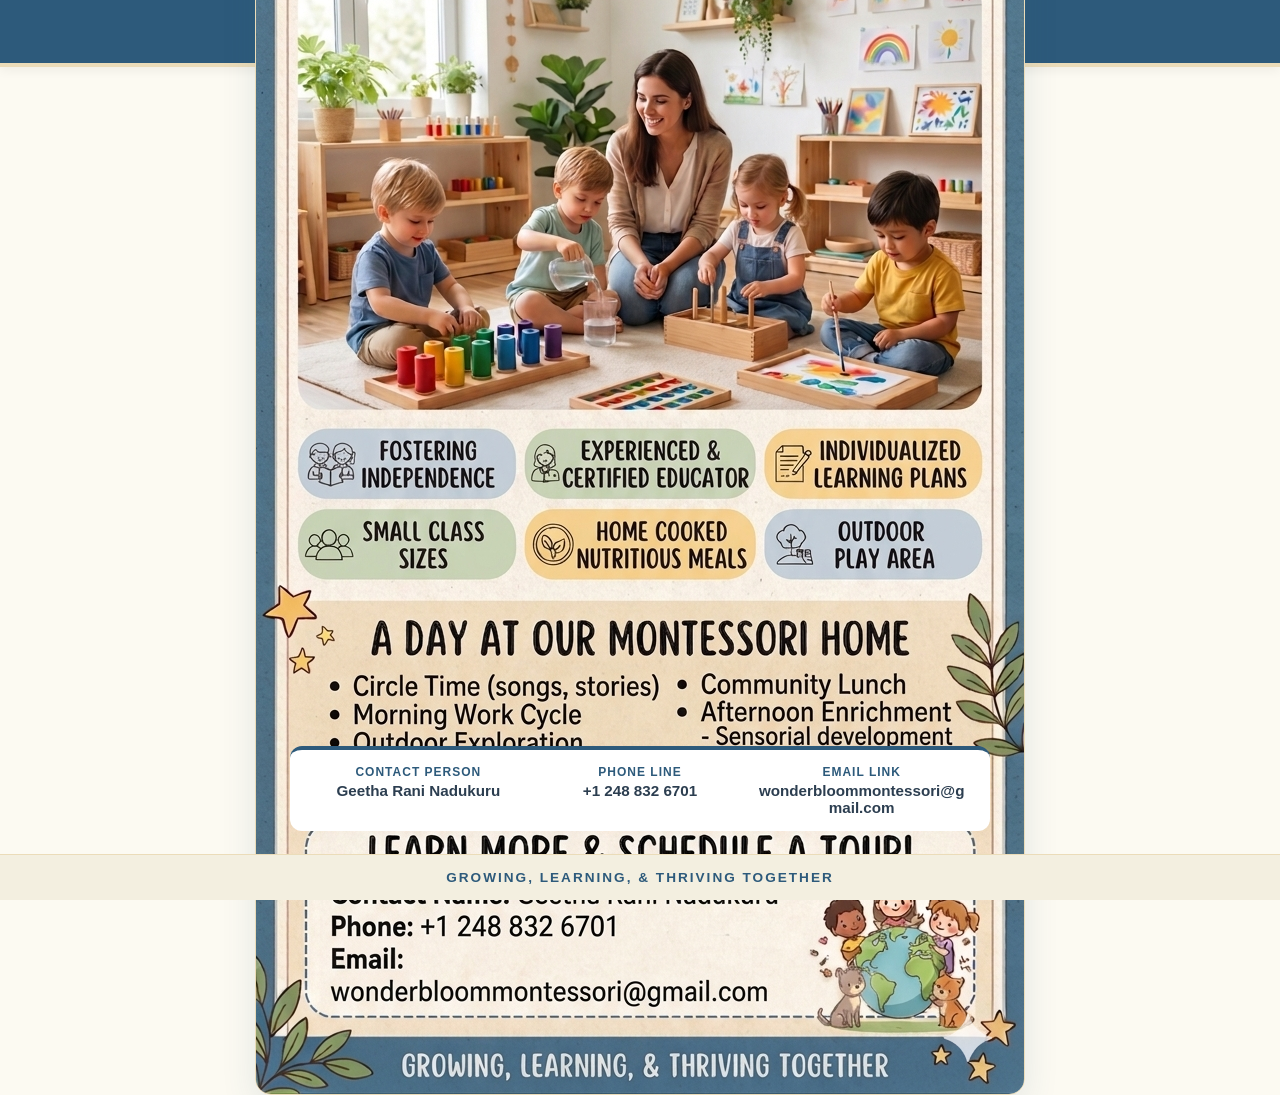
==== index.html @ ee56a4ce "Update index.html" ====
<!DOCTYPE html>
<html lang="en">
<head>
    <meta charset="UTF-8">
    <meta name="viewport" content="width=device-width, initial-scale=1.0">
    <title>Wonderbloom Montessori Home | Now Accepting Enrollments</title>
    <style>
        :root {
            --navy-blue: #2d5a7b;
            --cream-bg: #fcfaf2;
            --accent-gold: #ebdcb9;
            --text-dark: #2c3e50;
            --soft-blue: #eef5f9;
        }

        * {
            box-sizing: border-box;
            margin: 0;
            padding: 0;
            font-family: 'Segoe UI', Tahoma, Geneva, Verdana, sans-serif;
        }

        body {
            background-color: var(--cream-bg);
            color: var(--text-dark);
            min-height: 100vh;
            display: flex;
            flex-direction: column;
            justify-content: space-between;
        }

        /* Fixed-size top header for branding branding */
        header {
            background-color: var(--navy-blue);
            color: white;
            text-align: center;
            padding: 15px 20px;
            border-bottom: 4px solid var(--accent-gold);
            box-shadow: 0 4px 10px rgba(0,0,0,0.05);
            flex-shrink: 0;
        }

        header h1 {
            font-size: 1.8rem;
            text-transform: uppercase;
            letter-spacing: 2px;
            font-weight: 800;
        }

        /* Central Flex Workspace that handles fluid rendering */
        .main-content {
            flex: 1;
            display: flex;
            flex-direction: column;
            align-items: center;
            justify-content: center;
            padding: 20px;
            width: 100%;
        }

        /* This wrapper completely dictates dynamic image sizing */
        .dynamic-flyer-box {
            width: 100%;
            /* 1. Dynamic Width Rules */
            max-width: 75vw; /* Never wider than 75% of the total screen width */
            
            /* 2. Dynamic Height Rules */
            /* Limits height so the flyer comfortably leaves breathing room for headers/footers */
            max-height: 70vh; 
            
            display: flex;
            justify-content: center;
            align-items: center;
            margin-bottom: 25px;
        }

        .flyer-img {
            width: auto;
            height: auto;
            max-width: 100%;
            max-height: 100%;
            object-fit: contain; /* Ensures the aspect ratio is never broken */
            border-radius: 16px;
            box-shadow: 0 12px 35px rgba(45, 90, 123, 0.12);
            border: 1px solid var(--accent-gold);
            transition: all 0.2s ease-in-out;
        }

        /* Clean, non-intrusive Contact Dashboard Area */
        .info-panel {
            width: 100%;
            max-width: 700px;
            background: white;
            border-top: 4px solid var(--navy-blue);
            border-radius: 12px;
            padding: 15px 25px;
            box-shadow: 0 5px 15px rgba(0,0,0,0.02);
            flex-shrink: 0;
        }

        .info-grid {
            display: grid;
            grid-template-columns: repeat(auto-fit, minmax(180px, 1fr));
            gap: 15px;
            text-align: center;
        }

        .info-card h3 {
            color: var(--navy-blue);
            font-size: 0.75rem;
            text-transform: uppercase;
            letter-spacing: 1px;
            margin-bottom: 3px;
        }

        .info-card p {
            font-size: 0.95rem;
            font-weight: 600;
            color: var(--text-dark);
        }

        footer {
            text-align: center;
            padding: 15px 20px;
            color: var(--navy-blue);
            font-weight: 700;
            text-transform: uppercase;
            letter-spacing: 2px;
            font-size: 0.85rem;
            background-color: #f3efe0;
            border-top: 1px solid var(--accent-gold);
            flex-shrink: 0;
        }

        /* Adaptive view rules for mobile screens */
        @media (max-width: 600px) {
            .dynamic-flyer-box {
                max-width: 95vw;
                max-height: 65vh;
            }
            .info-grid {
                grid-template-columns: 1fr;
                text-align: left;
            }
            .info-panel {
                padding: 15px;
            }
        }
    </style>
</head>
<body>

    <header>
        <h1>Welcoming Little Minds</h1>
    </header>

    <div class="main-content">

        <div class="dynamic-flyer-box">
            <img src="wonderbloommontessori_v2.png" alt="Wonderbloom Montessori Home Program Flyer" class="flyer-img">
        </div>

        <div class="info-panel">
            <div class="info-grid">
                <div class="info-card">
                    <h3>Contact Person</h3>
                    <p>Geetha Rani Nadukuru</p>
                </div>
                <div class="info-card">
                    <h3>Phone Line</h3>
                    <p>+1 248 832 6701</p>
                </div>
                <div class="info-card">
                    <h3>Email Link</h3>
                    <p style="word-break: break-all;">wonderbloommontessori@gmail.com</p>
                </div>
            </div>
        </div>

    </div>

    <footer>
        Growing, Learning, & Thriving Together
    </footer>

</body>
</html>
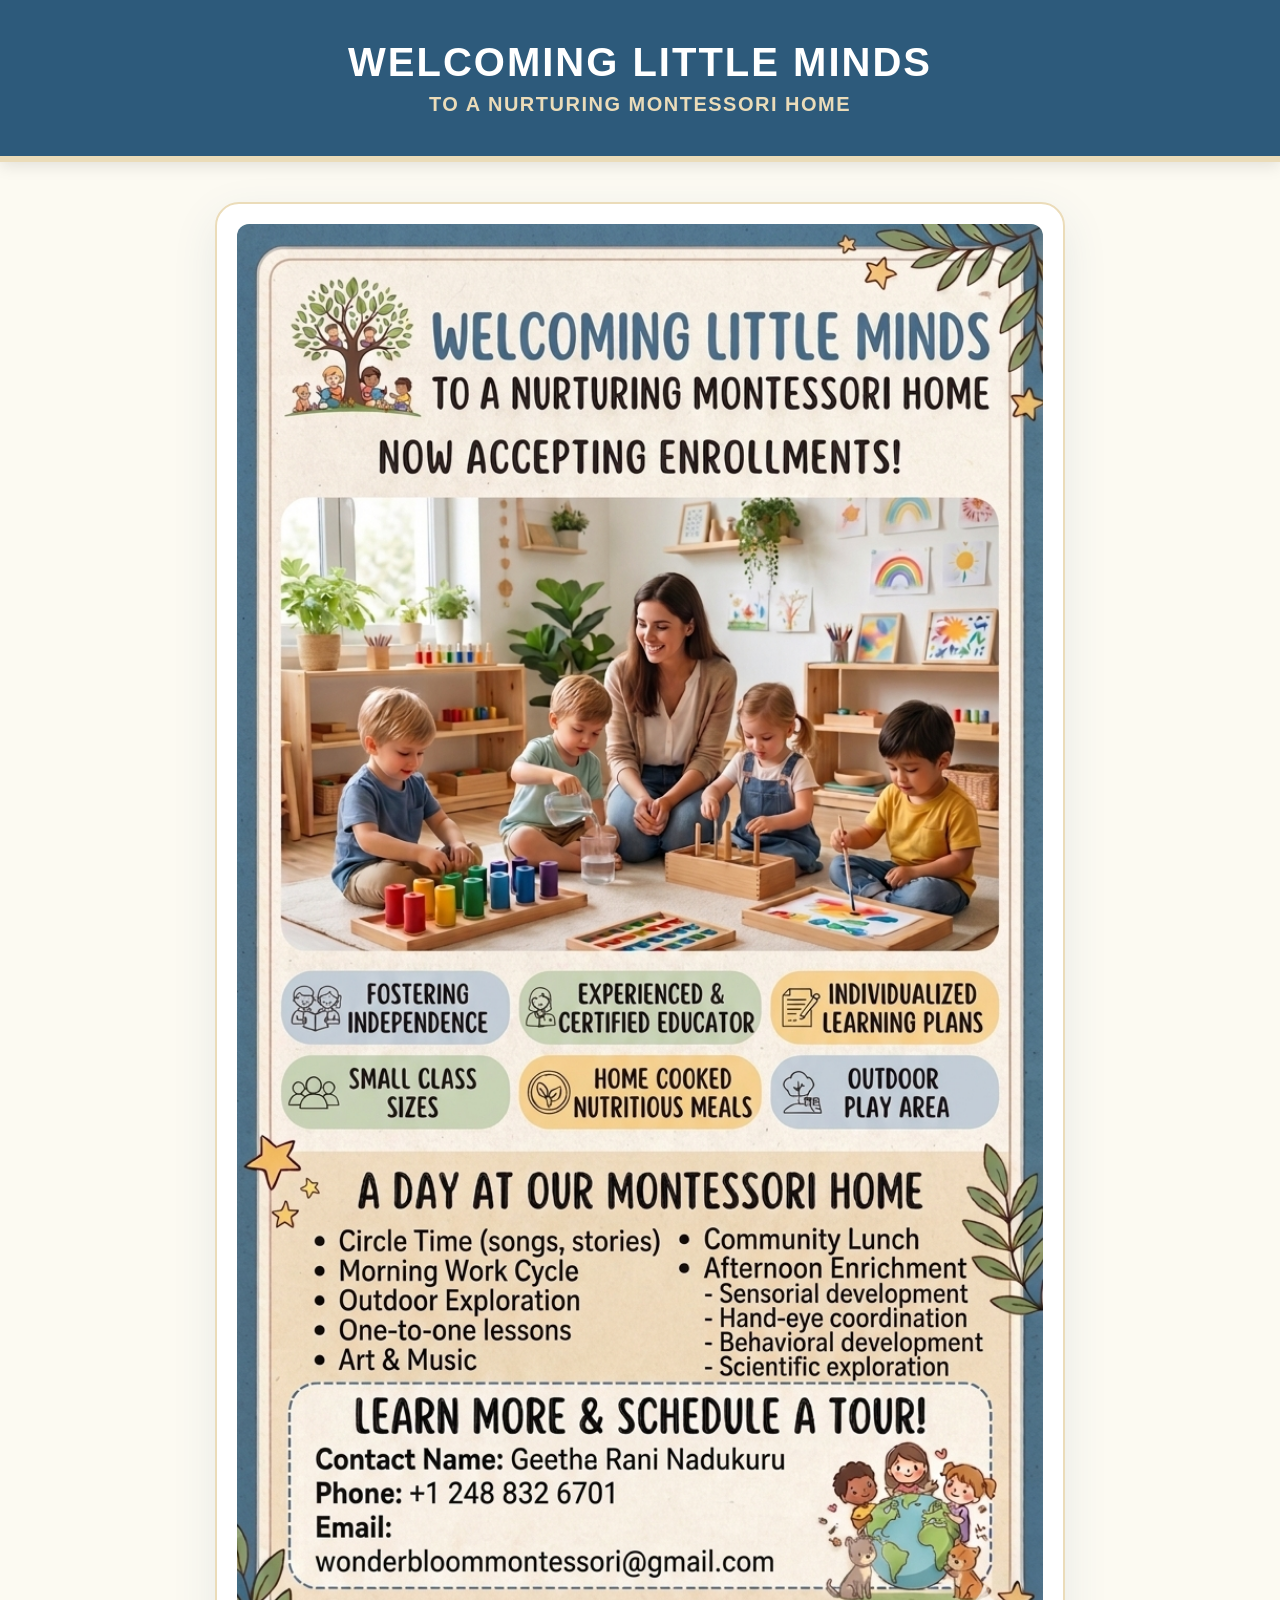
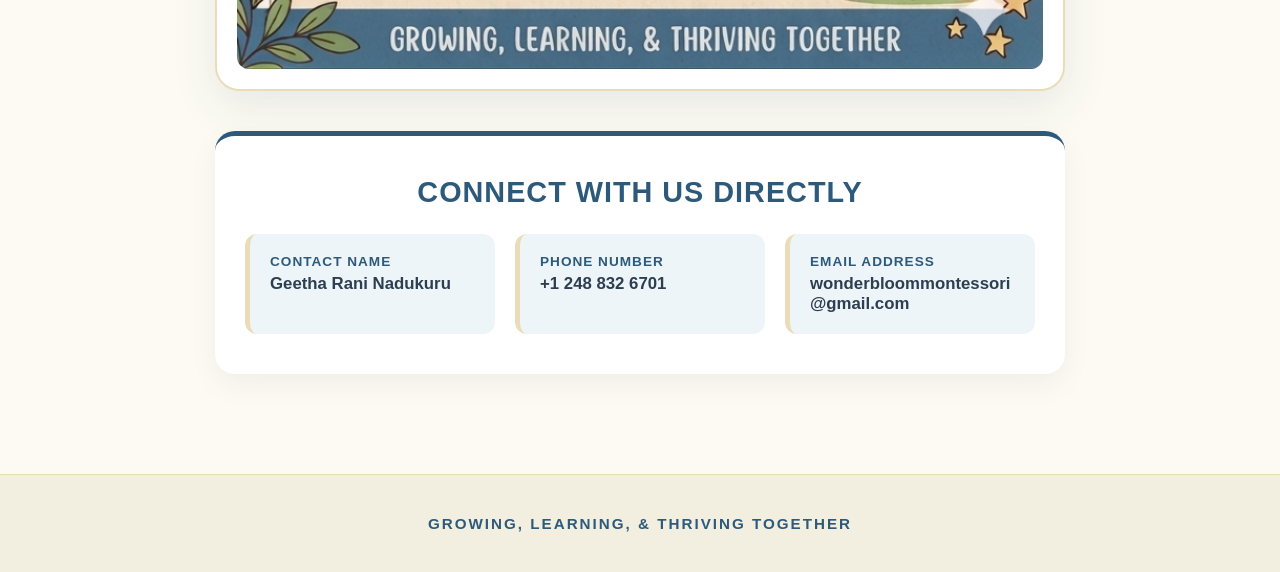
==== commit 146e0372: "Update index.html" ====
--- a/index.html
+++ b/index.html
@@ -23,128 +23,133 @@
         body {
             background-color: var(--cream-bg);
             color: var(--text-dark);
+            width: 100%;
             min-height: 100vh;
-            display: flex;
-            flex-direction: column;
-            justify-content: space-between;
         }
 
-        /* Fixed-size top header for branding branding */
+        /* Large Graphical Header Block */
         header {
             background-color: var(--navy-blue);
             color: white;
             text-align: center;
-            padding: 15px 20px;
-            border-bottom: 4px solid var(--accent-gold);
-            box-shadow: 0 4px 10px rgba(0,0,0,0.05);
-            flex-shrink: 0;
+            padding: 40px 20px;
+            border-bottom: 6px solid var(--accent-gold);
+            box-shadow: 0 4px 15px rgba(0,0,0,0.1);
         }
 
         header h1 {
-            font-size: 1.8rem;
+            font-size: 2.5rem;
             text-transform: uppercase;
             letter-spacing: 2px;
+            margin-bottom: 8px;
             font-weight: 800;
         }
 
-        /* Central Flex Workspace that handles fluid rendering */
-        .main-content {
-            flex: 1;
+        header p {
+            font-size: 1.25rem;
+            color: var(--accent-gold);
+            text-transform: uppercase;
+            letter-spacing: 1.5px;
+            font-weight: 600;
+        }
+
+        /* Main Scrollable Canvas Area */
+        .page-wrapper {
+            width: 100%;
             display: flex;
             flex-direction: column;
             align-items: center;
-            justify-content: center;
-            padding: 20px;
-            width: 100%;
+            padding: 40px 20px;
         }
 
-        /* This wrapper completely dictates dynamic image sizing */
-        .dynamic-flyer-box {
+        /* Large Display Frame for the Flyer Graphic */
+        .flyer-frame {
+            background: white;
+            padding: 20px;
+            border-radius: 24px;
+            box-shadow: 0 15px 45px rgba(45, 90, 123, 0.1);
+            border: 2px solid var(--accent-gold);
+            max-width: 850px; /* Expands the flyer beautifully on desktop */
             width: 100%;
-            /* 1. Dynamic Width Rules */
-            max-width: 75vw; /* Never wider than 75% of the total screen width */
-            
-            /* 2. Dynamic Height Rules */
-            /* Limits height so the flyer comfortably leaves breathing room for headers/footers */
-            max-height: 70vh; 
-            
-            display: flex;
-            justify-content: center;
-            align-items: center;
-            margin-bottom: 25px;
+            margin-bottom: 40px;
         }
 
         .flyer-img {
-            width: auto;
-            height: auto;
-            max-width: 100%;
-            max-height: 100%;
-            object-fit: contain; /* Ensures the aspect ratio is never broken */
-            border-radius: 16px;
-            box-shadow: 0 12px 35px rgba(45, 90, 123, 0.12);
-            border: 1px solid var(--accent-gold);
-            transition: all 0.2s ease-in-out;
+            width: 100%;
+            height: auto !important; /* Locks correct portrait aspect ratio, stopping all distortion */
+            display: block;
+            border-radius: 12px;
         }
 
-        /* Clean, non-intrusive Contact Dashboard Area */
-        .info-panel {
+        /* Full Width Action Section */
+        .action-container {
             width: 100%;
-            max-width: 700px;
+            max-width: 850px;
             background: white;
-            border-top: 4px solid var(--navy-blue);
-            border-radius: 12px;
-            padding: 15px 25px;
-            box-shadow: 0 5px 15px rgba(0,0,0,0.02);
-            flex-shrink: 0;
-        }
-
-        .info-grid {
-            display: grid;
-            grid-template-columns: repeat(auto-fit, minmax(180px, 1fr));
-            gap: 15px;
+            border-top: 5px solid var(--navy-blue);
+            border-radius: 20px;
+            padding: 40px 30px;
+            box-shadow: 0 10px 30px rgba(0,0,0,0.05);
             text-align: center;
         }
 
-        .info-card h3 {
+        .action-container h2 {
             color: var(--navy-blue);
-            font-size: 0.75rem;
+            font-size: 1.8rem;
+            text-transform: uppercase;
+            margin-bottom: 25px;
+            letter-spacing: 1px;
+        }
+
+        /* Dynamic Contact Grid Box */
+        .contact-grid {
+            display: grid;
+            grid-template-columns: repeat(auto-fit, minmax(220px, 1fr));
+            gap: 20px;
+            text-align: left;
+            margin-top: 20px;
+        }
+
+        .contact-item {
+            background-color: var(--soft-blue);
+            padding: 20px;
+            border-radius: 12px;
+            border-left: 5px solid var(--accent-gold);
+        }
+
+        .contact-item h3 {
+            color: var(--navy-blue);
+            font-size: 0.85rem;
             text-transform: uppercase;
             letter-spacing: 1px;
-            margin-bottom: 3px;
+            margin-bottom: 5px;
         }
 
-        .info-card p {
-            font-size: 0.95rem;
+        .contact-item p {
+            font-size: 1.05rem;
             font-weight: 600;
             color: var(--text-dark);
         }
 
         footer {
             text-align: center;
-            padding: 15px 20px;
+            padding: 40px 20px;
             color: var(--navy-blue);
             font-weight: 700;
             text-transform: uppercase;
             letter-spacing: 2px;
-            font-size: 0.85rem;
+            font-size: 0.95rem;
             background-color: #f3efe0;
+            margin-top: 60px;
             border-top: 1px solid var(--accent-gold);
-            flex-shrink: 0;
         }
 
-        /* Adaptive view rules for mobile screens */
+        /* Mobile Layout Adjustments */
         @media (max-width: 600px) {
-            .dynamic-flyer-box {
-                max-width: 95vw;
-                max-height: 65vh;
-            }
-            .info-grid {
-                grid-template-columns: 1fr;
-                text-align: left;
-            }
-            .info-panel {
-                padding: 15px;
-            }
+            header h1 { font-size: 1.8rem; }
+            header p { font-size: 1rem; }
+            .flyer-frame { padding: 10px; border-radius: 16px; }
+            .action-container { padding: 25px 15px; }
         }
     </style>
 </head>
@@ -152,26 +157,28 @@
 
     <header>
         <h1>Welcoming Little Minds</h1>
+        <p>To A Nurturing Montessori Home</p>
     </header>
 
-    <div class="main-content">
+    <div class="page-wrapper">
 
-        <div class="dynamic-flyer-box">
-            <img src="wonderbloommontessori_v2.png" alt="Wonderbloom Montessori Home Program Flyer" class="flyer-img">
+        <div class="flyer-frame">
+            <img src="wonderbloommontessori_v2.png" alt="Wonderbloom Montessori Program Flyer" class="flyer-img">
         </div>
 
-        <div class="info-panel">
-            <div class="info-grid">
-                <div class="info-card">
-                    <h3>Contact Person</h3>
+        <div class="action-container">
+            <h2>Connect With Us Directly</h2>
+            <div class="contact-grid">
+                <div class="contact-item">
+                    <h3>Contact Name</h3>
                     <p>Geetha Rani Nadukuru</p>
                 </div>
-                <div class="info-card">
-                    <h3>Phone Line</h3>
+                <div class="contact-item">
+                    <h3>Phone Number</h3>
                     <p>+1 248 832 6701</p>
                 </div>
-                <div class="info-card">
-                    <h3>Email Link</h3>
+                <div class="contact-item">
+                    <h3>Email Address</h3>
                     <p style="word-break: break-all;">wonderbloommontessori@gmail.com</p>
                 </div>
             </div>
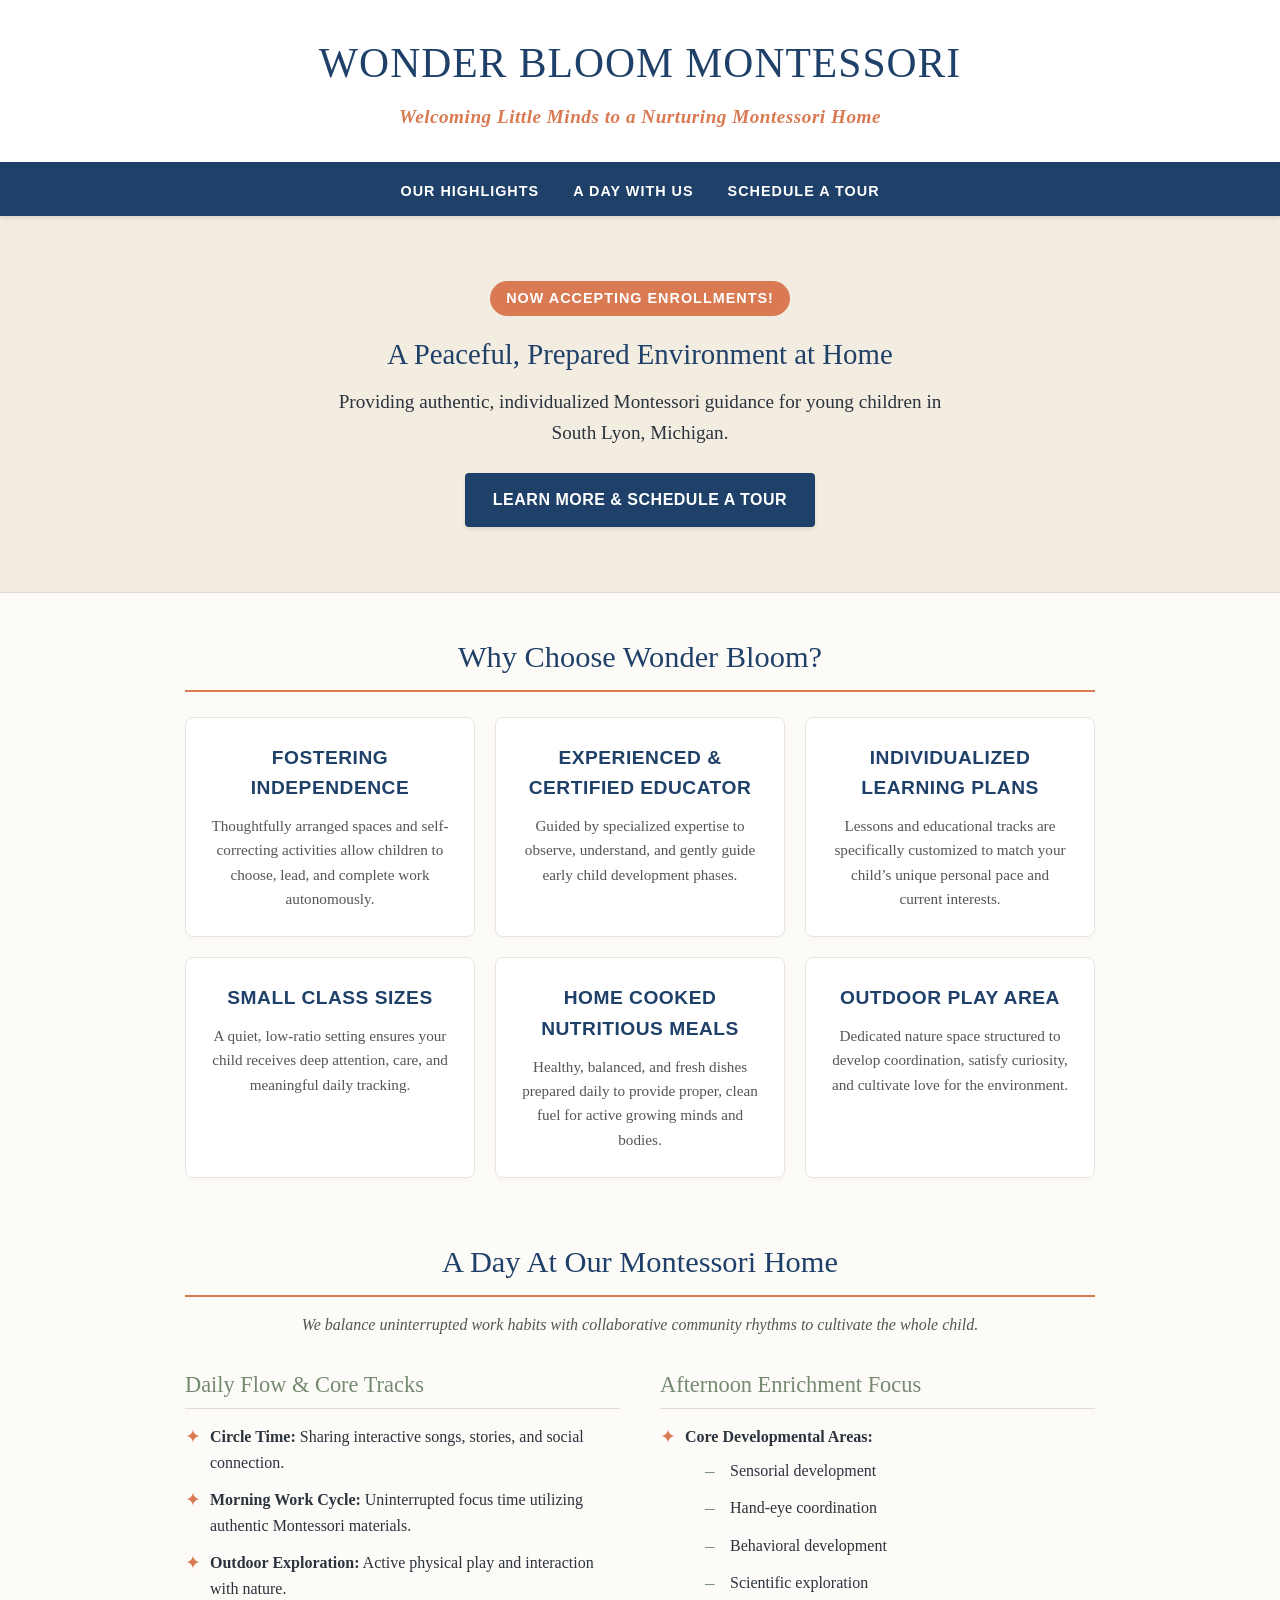
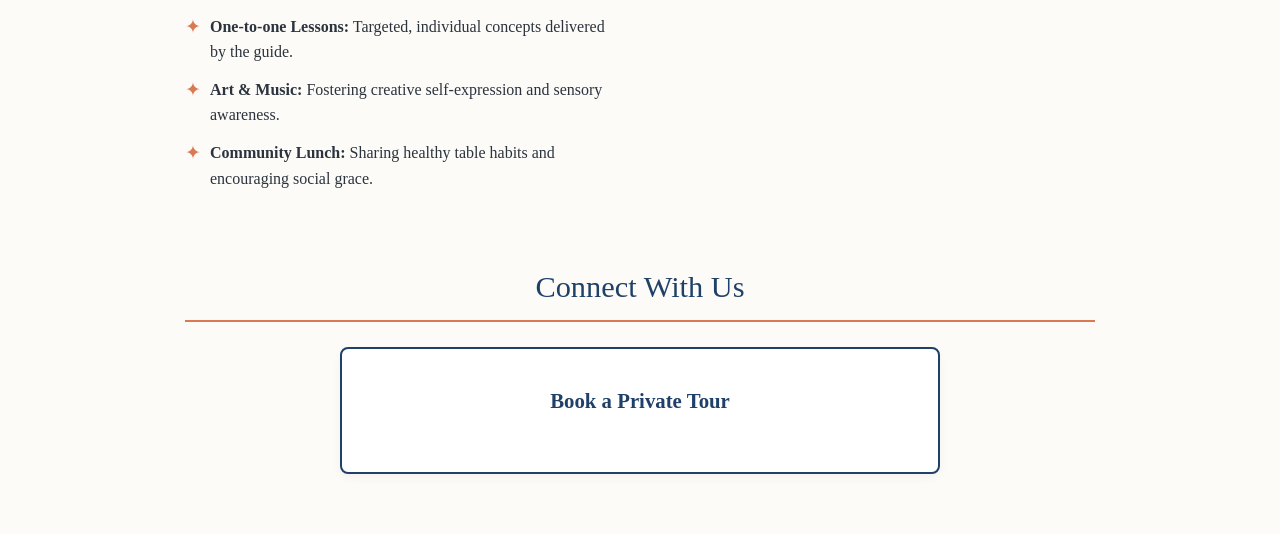
==== commit 4329ee7e: "Rename index1.html to index.html" ====
--- a/index.html
+++ b/index.html
@@ -3,192 +3,167 @@
 <head>
     <meta charset="UTF-8">
     <meta name="viewport" content="width=device-width, initial-scale=1.0">
-    <title>Wonderbloom Montessori Home | Now Accepting Enrollments</title>
+    <title>Wonder Bloom Montessori | South Lyon, MI</title>
     <style>
         :root {
-            --navy-blue: #2d5a7b;
-            --cream-bg: #fcfaf2;
-            --accent-gold: #ebdcb9;
-            --text-dark: #2c3e50;
-            --soft-blue: #eef5f9;
+            --primary: #1F4068; /* Navy Blue from Flyer Headings */
+            --secondary: #D97A53; /* Warm Terracotta from Flyer Stars & Details */
+            --sage: #758A71; /* Leaf Green accents */
+            --bg: #FDFBF7; /* Soft Cream Background */
+            --text: #2B333E; /* Deep Slate Charcoal */
+            --card-bg: #FFFFFF;
         }
+        * { box-sizing: border-box; margin: 0; padding: 0; }
+        body { font-family: 'Georgia', serif; background-color: var(--bg); color: var(--text); line-height: 1.6; }
+        
+        header { background: white; padding: 30px 20px; text-align: center; border-bottom: 4px solid var(--primary); }
+        h1 { color: var(--primary); font-size: 2.6rem; margin-bottom: 5px; font-weight: normal; text-transform: uppercase; letter-spacing: 1px; }
+        .tagline { font-style: italic; color: var(--secondary); font-size: 1.2rem; letter-spacing: 0.5px; font-weight: bold; }
+        
+        nav { background: var(--primary); text-align: center; padding: 12px 0; position: sticky; top: 0; z-index: 1000; box-shadow: 0 2px 5px rgba(0,0,0,0.1); }
+        nav a { color: white; text-decoration: none; margin: 0 15px; font-weight: bold; font-family: sans-serif; font-size: 0.9rem; letter-spacing: 1px; text-transform: uppercase; transition: 0.2s; }
+        nav a:hover { color: var(--secondary); }
+        
+        .hero { background: #F3ECE0; text-align: center; padding: 65px 20px; border-bottom: 1px solid #E4DBD0; }
+        .hero h2 { color: var(--primary); font-size: 1.8rem; font-weight: normal; margin-bottom: 10px; }
+        .hero p { font-size: 1.2rem; max-width: 650px; margin: 0 auto; color: var(--text); }
+        .enroll-badge { display: inline-block; background: var(--secondary); color: white; padding: 6px 16px; font-family: sans-serif; font-weight: bold; font-size: 0.9rem; border-radius: 20px; margin-bottom: 15px; text-transform: uppercase; letter-spacing: 1px; }
+        .cta-btn { display: inline-block; background: var(--primary); color: white; padding: 14px 28px; text-decoration: none; font-weight: bold; border-radius: 4px; margin-top: 25px; font-family: sans-serif; transition: 0.3s; box-shadow: 0 2px 4px rgba(0,0,0,0.1); text-transform: uppercase; letter-spacing: 0.5px; }
+        .cta-btn:hover { background: var(--secondary); }
+        
+        .container { max-width: 950px; margin: 40px auto; padding: 0 20px; }
+        h2.section-title { color: var(--primary); margin-bottom: 25px; border-bottom: 2px solid var(--secondary); padding-bottom: 8px; font-weight: normal; font-size: 1.9rem; text-align: center; }
+        section { margin-bottom: 60px; }
+        
+        /* Features Grid */
+        .grid { display: grid; grid-template-columns: repeat(auto-fit, minmax(280px, 1fr)); gap: 20px; margin-top: 20px; }
+        .card { background: var(--card-bg); padding: 25px; border-radius: 8px; border: 1px solid #EAE5DC; box-shadow: 0 4px 6px rgba(0,0,0,0.02); text-align: center; }
+        .card h3 { color: var(--primary); font-size: 1.2rem; margin-bottom: 10px; font-family: sans-serif; text-transform: uppercase; letter-spacing: 0.5px; }
+        .card p { font-size: 0.95rem; color: #555; }
+        
+        /* Schedule / Day Sections */
+        .flex-container { display: flex; flex-wrap: wrap; gap: 40px; margin-top: 20px; }
+        .flex-col { flex: 1; min-width: 300px; }
+        .flex-col h3 { color: var(--sage); font-size: 1.4rem; margin-bottom: 15px; font-weight: normal; border-bottom: 1px solid #E4DBD0; padding-bottom: 5px; }
+        
+        ul { list-style-type: none; }
+        li { margin-bottom: 12px; padding-left: 25px; position: relative; }
+        li::before { content: "✦"; color: var(--secondary); font-size: 1.2rem; position: absolute; left: 0; top: -2px; }
+        
+        .sub-list { margin-left: 20px; margin-top: 8px; }
+        .sub-list li::before { content: "–"; color: var(--sage); }
+        
+        /* Contact Box */
+        .contact-info { background: white; padding: 35px; border-radius: 8px; border: 2px solid var(--primary); box-shadow: 0 4px 10px rgba(0,0,0,0.04); max-width: 600px; margin: 0 auto; }
+        .contact-info p { margin-bottom: 15px; font-size: 1.15rem; }
+        .contact-info p:last-child { margin-bottom: 0; }
+        
+        footer { background: var(--primary); color: #F3ECE0; text-align: center; padding: 40px 20px; font-size: 0.95rem; font-family: sans-serif; letter-spacing: 0.5px; border-top: 4px solid var(--secondary); }
+        .footer-tagline { font-style: italic; font-size: 1.1rem; margin-bottom: 15px; color: #FFF; font-family: 'Georgia', serif; }
 
-        * {
-            box-sizing: border-box;
-            margin: 0;
-            padding: 0;
-            font-family: 'Segoe UI', Tahoma, Geneva, Verdana, sans-serif;
-        }
-
-        body {
-            background-color: var(--cream-bg);
-            color: var(--text-dark);
-            width: 100%;
-            min-height: 100vh;
-        }
-
-        /* Large Graphical Header Block */
-        header {
-            background-color: var(--navy-blue);
-            color: white;
-            text-align: center;
-            padding: 40px 20px;
-            border-bottom: 6px solid var(--accent-gold);
-            box-shadow: 0 4px 15px rgba(0,0,0,0.1);
-        }
-
-        header h1 {
-            font-size: 2.5rem;
-            text-transform: uppercase;
-            letter-spacing: 2px;
-            margin-bottom: 8px;
-            font-weight: 800;
-        }
-
-        header p {
-            font-size: 1.25rem;
-            color: var(--accent-gold);
-            text-transform: uppercase;
-            letter-spacing: 1.5px;
-            font-weight: 600;
-        }
-
-        /* Main Scrollable Canvas Area */
-        .page-wrapper {
-            width: 100%;
-            display: flex;
-            flex-direction: column;
-            align-items: center;
-            padding: 40px 20px;
-        }
-
-        /* Large Display Frame for the Flyer Graphic */
-        .flyer-frame {
-            background: white;
-            padding: 20px;
-            border-radius: 24px;
-            box-shadow: 0 15px 45px rgba(45, 90, 123, 0.1);
-            border: 2px solid var(--accent-gold);
-            max-width: 850px; /* Expands the flyer beautifully on desktop */
-            width: 100%;
-            margin-bottom: 40px;
-        }
-
-        .flyer-img {
-            width: 100%;
-            height: auto !important; /* Locks correct portrait aspect ratio, stopping all distortion */
-            display: block;
-            border-radius: 12px;
-        }
-
-        /* Full Width Action Section */
-        .action-container {
-            width: 100%;
-            max-width: 850px;
-            background: white;
-            border-top: 5px solid var(--navy-blue);
-            border-radius: 20px;
-            padding: 40px 30px;
-            box-shadow: 0 10px 30px rgba(0,0,0,0.05);
-            text-align: center;
-        }
-
-        .action-container h2 {
-            color: var(--navy-blue);
-            font-size: 1.8rem;
-            text-transform: uppercase;
-            margin-bottom: 25px;
-            letter-spacing: 1px;
-        }
-
-        /* Dynamic Contact Grid Box */
-        .contact-grid {
-            display: grid;
-            grid-template-columns: repeat(auto-fit, minmax(220px, 1fr));
-            gap: 20px;
-            text-align: left;
-            margin-top: 20px;
-        }
-
-        .contact-item {
-            background-color: var(--soft-blue);
-            padding: 20px;
-            border-radius: 12px;
-            border-left: 5px solid var(--accent-gold);
-        }
-
-        .contact-item h3 {
-            color: var(--navy-blue);
-            font-size: 0.85rem;
-            text-transform: uppercase;
-            letter-spacing: 1px;
-            margin-bottom: 5px;
-        }
-
-        .contact-item p {
-            font-size: 1.05rem;
-            font-weight: 600;
-            color: var(--text-dark);
-        }
-
-        footer {
-            text-align: center;
-            padding: 40px 20px;
-            color: var(--navy-blue);
-            font-weight: 700;
-            text-transform: uppercase;
-            letter-spacing: 2px;
-            font-size: 0.95rem;
-            background-color: #f3efe0;
-            margin-top: 60px;
-            border-top: 1px solid var(--accent-gold);
-        }
-
-        /* Mobile Layout Adjustments */
         @media (max-width: 600px) {
-            header h1 { font-size: 1.8rem; }
-            header p { font-size: 1rem; }
-            .flyer-frame { padding: 10px; border-radius: 16px; }
-            .action-container { padding: 25px 15px; }
+            h1 { font-size: 1.9rem; }
+            .hero h2 { font-size: 1.5rem; }
         }
     </style>
 </head>
 <body>
 
     <header>
-        <h1>Welcoming Little Minds</h1>
-        <p>To A Nurturing Montessori Home</p>
+        <h1>Wonder Bloom Montessori</h1>
+        <p class="tagline">Welcoming Little Minds to a Nurturing Montessori Home</p>
     </header>
 
-    <div class="page-wrapper">
+    <nav>
+        <a href="#about">Our Highlights</a>
+        <a href="#day">A Day With Us</a>
+        <a href="#contact">Schedule a Tour</a>
+    </nav>
 
-        <div class="flyer-frame">
-            <img src="wonderbloommontessori_v2.png" alt="Wonderbloom Montessori Program Flyer" class="flyer-img">
-        </div>
+    <div class="hero">
+        <div class="enroll-badge">Now Accepting Enrollments!</div>
+        <h2>A Peaceful, Prepared Environment at Home</h2>
+        <p>Providing authentic, individualized Montessori guidance for young children in South Lyon, Michigan.</p>
+        <a href="#contact" class="cta-btn">Learn More & Schedule a Tour</a>
+    </div>
 
-        <div class="action-container">
-            <h2>Connect With Us Directly</h2>
-            <div class="contact-grid">
-                <div class="contact-item">
-                    <h3>Contact Name</h3>
-                    <p>Geetha Rani Nadukuru</p>
+    <div class="container">
+        
+        <!-- Highlights Grid Section -->
+        <section id="about">
+            <h2 class="section-title">Why Choose Wonder Bloom?</h2>
+            <div class="grid">
+                <div class="card">
+                    <h3>Fostering Independence</h3>
+                    <p>Thoughtfully arranged spaces and self-correcting activities allow children to choose, lead, and complete work autonomously.</p>
                 </div>
-                <div class="contact-item">
-                    <h3>Phone Number</h3>
-                    <p>+1 248 832 6701</p>
+                <div class="card">
+                    <h3>Experienced & Certified Educator</h3>
+                    <p>Guided by specialized expertise to observe, understand, and gently guide early child development phases.</p>
                 </div>
-                <div class="contact-item">
-                    <h3>Email Address</h3>
-                    <p style="word-break: break-all;">wonderbloommontessori@gmail.com</p>
+                <div class="card">
+                    <h3>Individualized Learning Plans</h3>
+                    <p>Lessons and educational tracks are specifically customized to match your child’s unique personal pace and current interests.</p>
+                </div>
+                <div class="card">
+                    <h3>Small Class Sizes</h3>
+                    <p>A quiet, low-ratio setting ensures your child receives deep attention, care, and meaningful daily tracking.</p>
+                </div>
+                <div class="card">
+                    <h3>Home Cooked Nutritious Meals</h3>
+                    <p>Healthy, balanced, and fresh dishes prepared daily to provide proper, clean fuel for active growing minds and bodies.</p>
+                </div>
+                <div class="card">
+                    <h3>Outdoor Play Area</h3>
+                    <p>Dedicated nature space structured to develop coordination, satisfy curiosity, and cultivate love for the environment.</p>
                 </div>
             </div>
-        </div>
+        </section>
 
-    </div>
+        <!-- A Day At Our Montessori Section -->
+        <section id="day">
+            <h2 class="section-title">A Day At Our Montessori Home</h2>
+            <p style="text-align: center; max-width: 700px; margin: -10px auto 30px auto; font-style: italic; color: #555;">
+                We balance uninterrupted work habits with collaborative community rhythms to cultivate the whole child.
+            </p>
+            
+            <div class="flex-container">
+                <!-- Left Column: Routine elements -->
+                <div class="flex-col">
+                    <h3>Daily Flow & Core Tracks</h3>
+                    <ul>
+                        <li><strong>Circle Time:</strong> Sharing interactive songs, stories, and social connection.</li>
+                        <li><strong>Morning Work Cycle:</strong> Uninterrupted focus time utilizing authentic Montessori materials.</li>
+                        <li><strong>Outdoor Exploration:</strong> Active physical play and interaction with nature.</li>
+                        <li><strong>One-to-one Lessons:</strong> Targeted, individual concepts delivered by the guide.</li>
+                        <li><strong>Art & Music:</strong> Fostering creative self-expression and sensory awareness.</li>
+                        <li><strong>Community Lunch:</strong> Sharing healthy table habits and encouraging social grace.</li>
+                    </ul>
+                </div>
+                
+                <!-- Right Column: Afternoon Enrichment details -->
+                <div class="flex-col">
+                    <h3>Afternoon Enrichment Focus</h3>
+                    <ul>
+                        <li>
+                            <strong>Core Developmental Areas:</strong>
+                            <ul class="sub-list">
+                               <li>Sensorial development</li>
+                               <li>Hand-eye coordination</li>
+                               <li>Behavioral development</li>
+                               <li>Scientific exploration</li>
+                            </ul>
+                        </li>
+                    </ul>
+                </div>
+            </div>
+        </section>
 
-    <footer>
-        Growing, Learning, & Thriving Together
-    </footer>
-
-</body>
-</html>
+        <!-- Contact Section -->
+        <section id="contact">
+            <h2 class="section-title">Connect With Us</h2>
+            
+            <div class="contact-info">
+                <p style="text-align: center; font-weight: bold; color: var(--primary); margin-bottom: 20px; font-size: 1.3rem;">
+                    Book a Private Tour
+                </p>
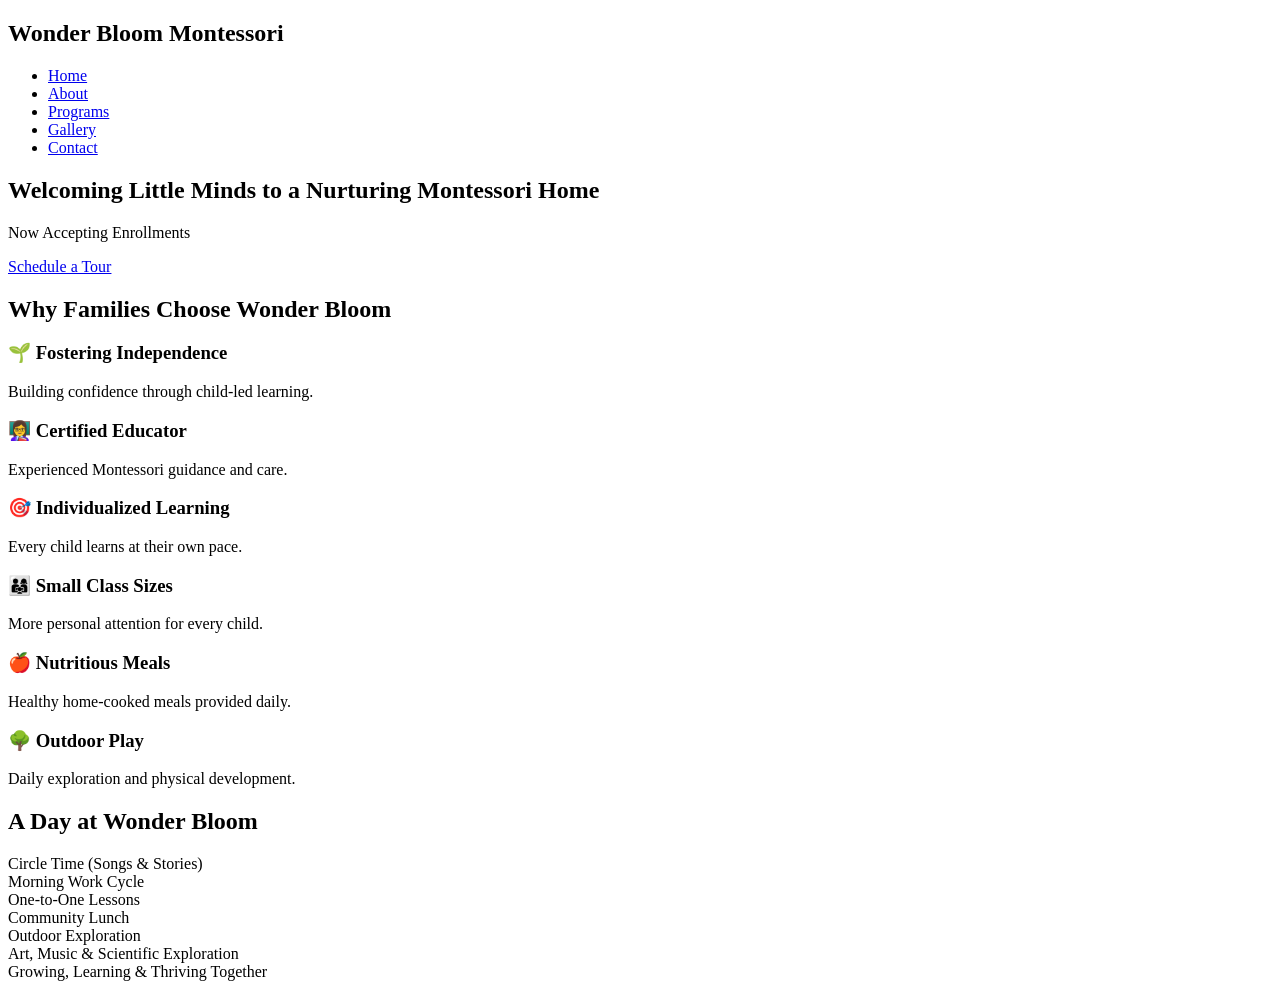
==== commit 9ac42b88: "Update index.html" ====
--- a/index.html
+++ b/index.html
@@ -1,169 +1,112 @@
 <!DOCTYPE html>
-<html lang="en">
+<html>
 <head>
-    <meta charset="UTF-8">
-    <meta name="viewport" content="width=device-width, initial-scale=1.0">
-    <title>Wonder Bloom Montessori | South Lyon, MI</title>
-    <style>
-        :root {
-            --primary: #1F4068; /* Navy Blue from Flyer Headings */
-            --secondary: #D97A53; /* Warm Terracotta from Flyer Stars & Details */
-            --sage: #758A71; /* Leaf Green accents */
-            --bg: #FDFBF7; /* Soft Cream Background */
-            --text: #2B333E; /* Deep Slate Charcoal */
-            --card-bg: #FFFFFF;
-        }
-        * { box-sizing: border-box; margin: 0; padding: 0; }
-        body { font-family: 'Georgia', serif; background-color: var(--bg); color: var(--text); line-height: 1.6; }
-        
-        header { background: white; padding: 30px 20px; text-align: center; border-bottom: 4px solid var(--primary); }
-        h1 { color: var(--primary); font-size: 2.6rem; margin-bottom: 5px; font-weight: normal; text-transform: uppercase; letter-spacing: 1px; }
-        .tagline { font-style: italic; color: var(--secondary); font-size: 1.2rem; letter-spacing: 0.5px; font-weight: bold; }
-        
-        nav { background: var(--primary); text-align: center; padding: 12px 0; position: sticky; top: 0; z-index: 1000; box-shadow: 0 2px 5px rgba(0,0,0,0.1); }
-        nav a { color: white; text-decoration: none; margin: 0 15px; font-weight: bold; font-family: sans-serif; font-size: 0.9rem; letter-spacing: 1px; text-transform: uppercase; transition: 0.2s; }
-        nav a:hover { color: var(--secondary); }
-        
-        .hero { background: #F3ECE0; text-align: center; padding: 65px 20px; border-bottom: 1px solid #E4DBD0; }
-        .hero h2 { color: var(--primary); font-size: 1.8rem; font-weight: normal; margin-bottom: 10px; }
-        .hero p { font-size: 1.2rem; max-width: 650px; margin: 0 auto; color: var(--text); }
-        .enroll-badge { display: inline-block; background: var(--secondary); color: white; padding: 6px 16px; font-family: sans-serif; font-weight: bold; font-size: 0.9rem; border-radius: 20px; margin-bottom: 15px; text-transform: uppercase; letter-spacing: 1px; }
-        .cta-btn { display: inline-block; background: var(--primary); color: white; padding: 14px 28px; text-decoration: none; font-weight: bold; border-radius: 4px; margin-top: 25px; font-family: sans-serif; transition: 0.3s; box-shadow: 0 2px 4px rgba(0,0,0,0.1); text-transform: uppercase; letter-spacing: 0.5px; }
-        .cta-btn:hover { background: var(--secondary); }
-        
-        .container { max-width: 950px; margin: 40px auto; padding: 0 20px; }
-        h2.section-title { color: var(--primary); margin-bottom: 25px; border-bottom: 2px solid var(--secondary); padding-bottom: 8px; font-weight: normal; font-size: 1.9rem; text-align: center; }
-        section { margin-bottom: 60px; }
-        
-        /* Features Grid */
-        .grid { display: grid; grid-template-columns: repeat(auto-fit, minmax(280px, 1fr)); gap: 20px; margin-top: 20px; }
-        .card { background: var(--card-bg); padding: 25px; border-radius: 8px; border: 1px solid #EAE5DC; box-shadow: 0 4px 6px rgba(0,0,0,0.02); text-align: center; }
-        .card h3 { color: var(--primary); font-size: 1.2rem; margin-bottom: 10px; font-family: sans-serif; text-transform: uppercase; letter-spacing: 0.5px; }
-        .card p { font-size: 0.95rem; color: #555; }
-        
-        /* Schedule / Day Sections */
-        .flex-container { display: flex; flex-wrap: wrap; gap: 40px; margin-top: 20px; }
-        .flex-col { flex: 1; min-width: 300px; }
-        .flex-col h3 { color: var(--sage); font-size: 1.4rem; margin-bottom: 15px; font-weight: normal; border-bottom: 1px solid #E4DBD0; padding-bottom: 5px; }
-        
-        ul { list-style-type: none; }
-        li { margin-bottom: 12px; padding-left: 25px; position: relative; }
-        li::before { content: "✦"; color: var(--secondary); font-size: 1.2rem; position: absolute; left: 0; top: -2px; }
-        
-        .sub-list { margin-left: 20px; margin-top: 8px; }
-        .sub-list li::before { content: "–"; color: var(--sage); }
-        
-        /* Contact Box */
-        .contact-info { background: white; padding: 35px; border-radius: 8px; border: 2px solid var(--primary); box-shadow: 0 4px 10px rgba(0,0,0,0.04); max-width: 600px; margin: 0 auto; }
-        .contact-info p { margin-bottom: 15px; font-size: 1.15rem; }
-        .contact-info p:last-child { margin-bottom: 0; }
-        
-        footer { background: var(--primary); color: #F3ECE0; text-align: center; padding: 40px 20px; font-size: 0.95rem; font-family: sans-serif; letter-spacing: 0.5px; border-top: 4px solid var(--secondary); }
-        .footer-tagline { font-style: italic; font-size: 1.1rem; margin-bottom: 15px; color: #FFF; font-family: 'Georgia', serif; }
-
-        @media (max-width: 600px) {
-            h1 { font-size: 1.9rem; }
-            .hero h2 { font-size: 1.5rem; }
-        }
-    </style>
+<meta charset="UTF-8">
+<title>Wonder Bloom Montessori</title>
+<link rel="stylesheet" href="style.css">
 </head>
 <body>
 
-    <header>
-        <h1>Wonder Bloom Montessori</h1>
-        <p class="tagline">Welcoming Little Minds to a Nurturing Montessori Home</p>
-    </header>
+<header>
+<div class="container">
+<nav>
+<h2>Wonder Bloom Montessori</h2>
+<ul>
+<li><a href="index.html">Home</a></li>
+<li><a href="about.html">About</a></li>
+<li><a href="programs.html">Programs</a></li>
+<li><a href="gallery.html">Gallery</a></li>
+<li><a href="contact.html">Contact</a></li>
+</ul>
+</nav>
+</div>
+</header>
 
-    <nav>
-        <a href="#about">Our Highlights</a>
-        <a href="#day">A Day With Us</a>
-        <a href="#contact">Schedule a Tour</a>
-    </nav>
+<section class="hero">
+<div>
+<h1>Welcoming Little Minds to a Nurturing Montessori Home</h1>
+<p>Now Accepting Enrollments</p>
+<a href="contact.html" class="btn">Schedule a Tour</a>
+</div>
+</section>
 
-    <div class="hero">
-        <div class="enroll-badge">Now Accepting Enrollments!</div>
-        <h2>A Peaceful, Prepared Environment at Home</h2>
-        <p>Providing authentic, individualized Montessori guidance for young children in South Lyon, Michigan.</p>
-        <a href="#contact" class="cta-btn">Learn More & Schedule a Tour</a>
-    </div>
+<section class="section">
+<div class="container">
+<h2>Why Families Choose Wonder Bloom</h2>
 
-    <div class="container">
-        
-        <!-- Highlights Grid Section -->
-        <section id="about">
-            <h2 class="section-title">Why Choose Wonder Bloom?</h2>
-            <div class="grid">
-                <div class="card">
-                    <h3>Fostering Independence</h3>
-                    <p>Thoughtfully arranged spaces and self-correcting activities allow children to choose, lead, and complete work autonomously.</p>
-                </div>
-                <div class="card">
-                    <h3>Experienced & Certified Educator</h3>
-                    <p>Guided by specialized expertise to observe, understand, and gently guide early child development phases.</p>
-                </div>
-                <div class="card">
-                    <h3>Individualized Learning Plans</h3>
-                    <p>Lessons and educational tracks are specifically customized to match your child’s unique personal pace and current interests.</p>
-                </div>
-                <div class="card">
-                    <h3>Small Class Sizes</h3>
-                    <p>A quiet, low-ratio setting ensures your child receives deep attention, care, and meaningful daily tracking.</p>
-                </div>
-                <div class="card">
-                    <h3>Home Cooked Nutritious Meals</h3>
-                    <p>Healthy, balanced, and fresh dishes prepared daily to provide proper, clean fuel for active growing minds and bodies.</p>
-                </div>
-                <div class="card">
-                    <h3>Outdoor Play Area</h3>
-                    <p>Dedicated nature space structured to develop coordination, satisfy curiosity, and cultivate love for the environment.</p>
-                </div>
-            </div>
-        </section>
+<div class="cards">
 
-        <!-- A Day At Our Montessori Section -->
-        <section id="day">
-            <h2 class="section-title">A Day At Our Montessori Home</h2>
-            <p style="text-align: center; max-width: 700px; margin: -10px auto 30px auto; font-style: italic; color: #555;">
-                We balance uninterrupted work habits with collaborative community rhythms to cultivate the whole child.
-            </p>
-            
-            <div class="flex-container">
-                <!-- Left Column: Routine elements -->
-                <div class="flex-col">
-                    <h3>Daily Flow & Core Tracks</h3>
-                    <ul>
-                        <li><strong>Circle Time:</strong> Sharing interactive songs, stories, and social connection.</li>
-                        <li><strong>Morning Work Cycle:</strong> Uninterrupted focus time utilizing authentic Montessori materials.</li>
-                        <li><strong>Outdoor Exploration:</strong> Active physical play and interaction with nature.</li>
-                        <li><strong>One-to-one Lessons:</strong> Targeted, individual concepts delivered by the guide.</li>
-                        <li><strong>Art & Music:</strong> Fostering creative self-expression and sensory awareness.</li>
-                        <li><strong>Community Lunch:</strong> Sharing healthy table habits and encouraging social grace.</li>
-                    </ul>
-                </div>
-                
-                <!-- Right Column: Afternoon Enrichment details -->
-                <div class="flex-col">
-                    <h3>Afternoon Enrichment Focus</h3>
-                    <ul>
-                        <li>
-                            <strong>Core Developmental Areas:</strong>
-                            <ul class="sub-list">
-                               <li>Sensorial development</li>
-                               <li>Hand-eye coordination</li>
-                               <li>Behavioral development</li>
-                               <li>Scientific exploration</li>
-                            </ul>
-                        </li>
-                    </ul>
-                </div>
-            </div>
-        </section>
+<div class="card">
+<h3>🌱 Fostering Independence</h3>
+<p>Building confidence through child-led learning.</p>
+</div>
 
-        <!-- Contact Section -->
-        <section id="contact">
-            <h2 class="section-title">Connect With Us</h2>
-            
-            <div class="contact-info">
-                <p style="text-align: center; font-weight: bold; color: var(--primary); margin-bottom: 20px; font-size: 1.3rem;">
-                    Book a Private Tour
-                </p>
+<div class="card">
+<h3>👩‍🏫 Certified Educator</h3>
+<p>Experienced Montessori guidance and care.</p>
+</div>
+
+<div class="card">
+<h3>🎯 Individualized Learning</h3>
+<p>Every child learns at their own pace.</p>
+</div>
+
+<div class="card">
+<h3>👨‍👩‍👧 Small Class Sizes</h3>
+<p>More personal attention for every child.</p>
+</div>
+
+<div class="card">
+<h3>🍎 Nutritious Meals</h3>
+<p>Healthy home-cooked meals provided daily.</p>
+</div>
+
+<div class="card">
+<h3>🌳 Outdoor Play</h3>
+<p>Daily exploration and physical development.</p>
+</div>
+
+</div>
+</div>
+</section>
+
+<section class="section">
+<div class="container">
+<h2>A Day at Wonder Bloom</h2>
+
+<div class="cards">
+
+<div class="card">
+Circle Time (Songs & Stories)
+</div>
+
+<div class="card">
+Morning Work Cycle
+</div>
+
+<div class="card">
+One-to-One Lessons
+</div>
+
+<div class="card">
+Community Lunch
+</div>
+
+<div class="card">
+Outdoor Exploration
+</div>
+
+<div class="card">
+Art, Music & Scientific Exploration
+</div>
+
+</div>
+</div>
+</section>
+
+<footer>
+Growing, Learning & Thriving Together
+</footer>
+
+</body>
+</html>
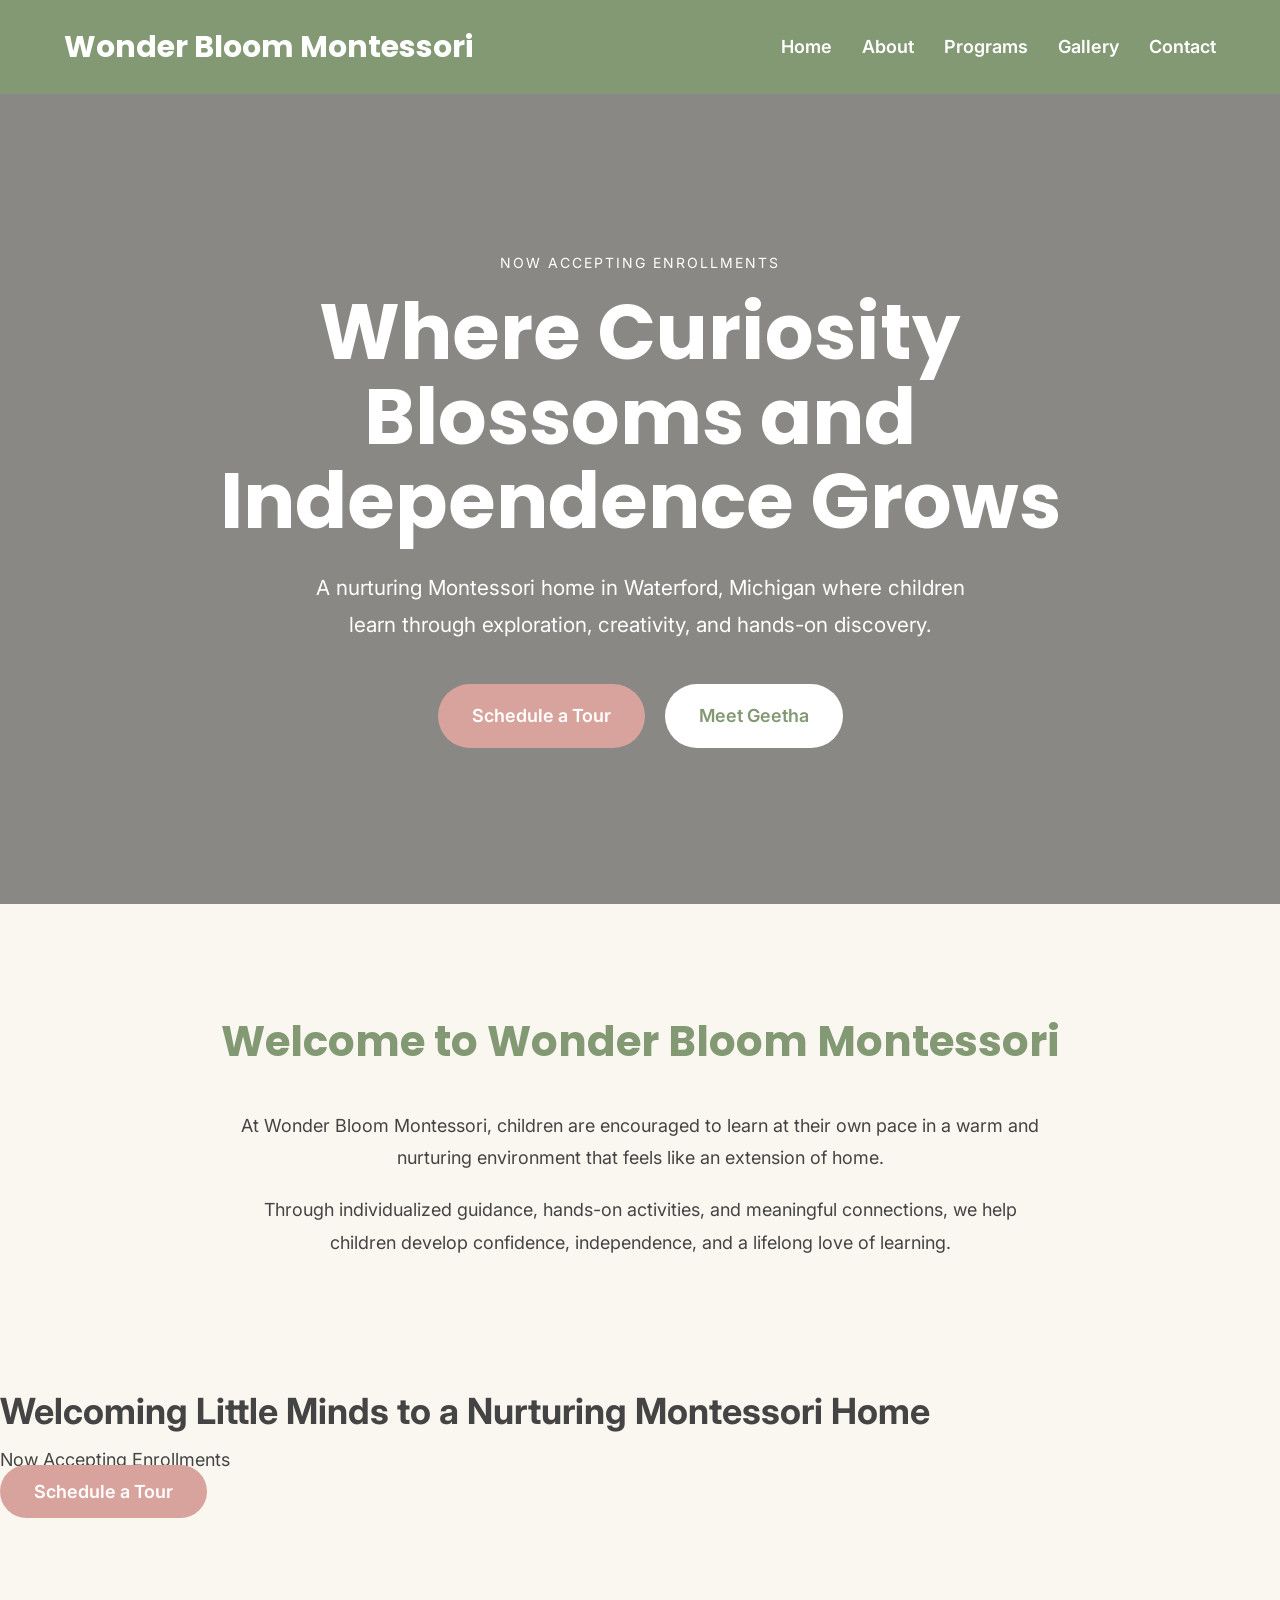
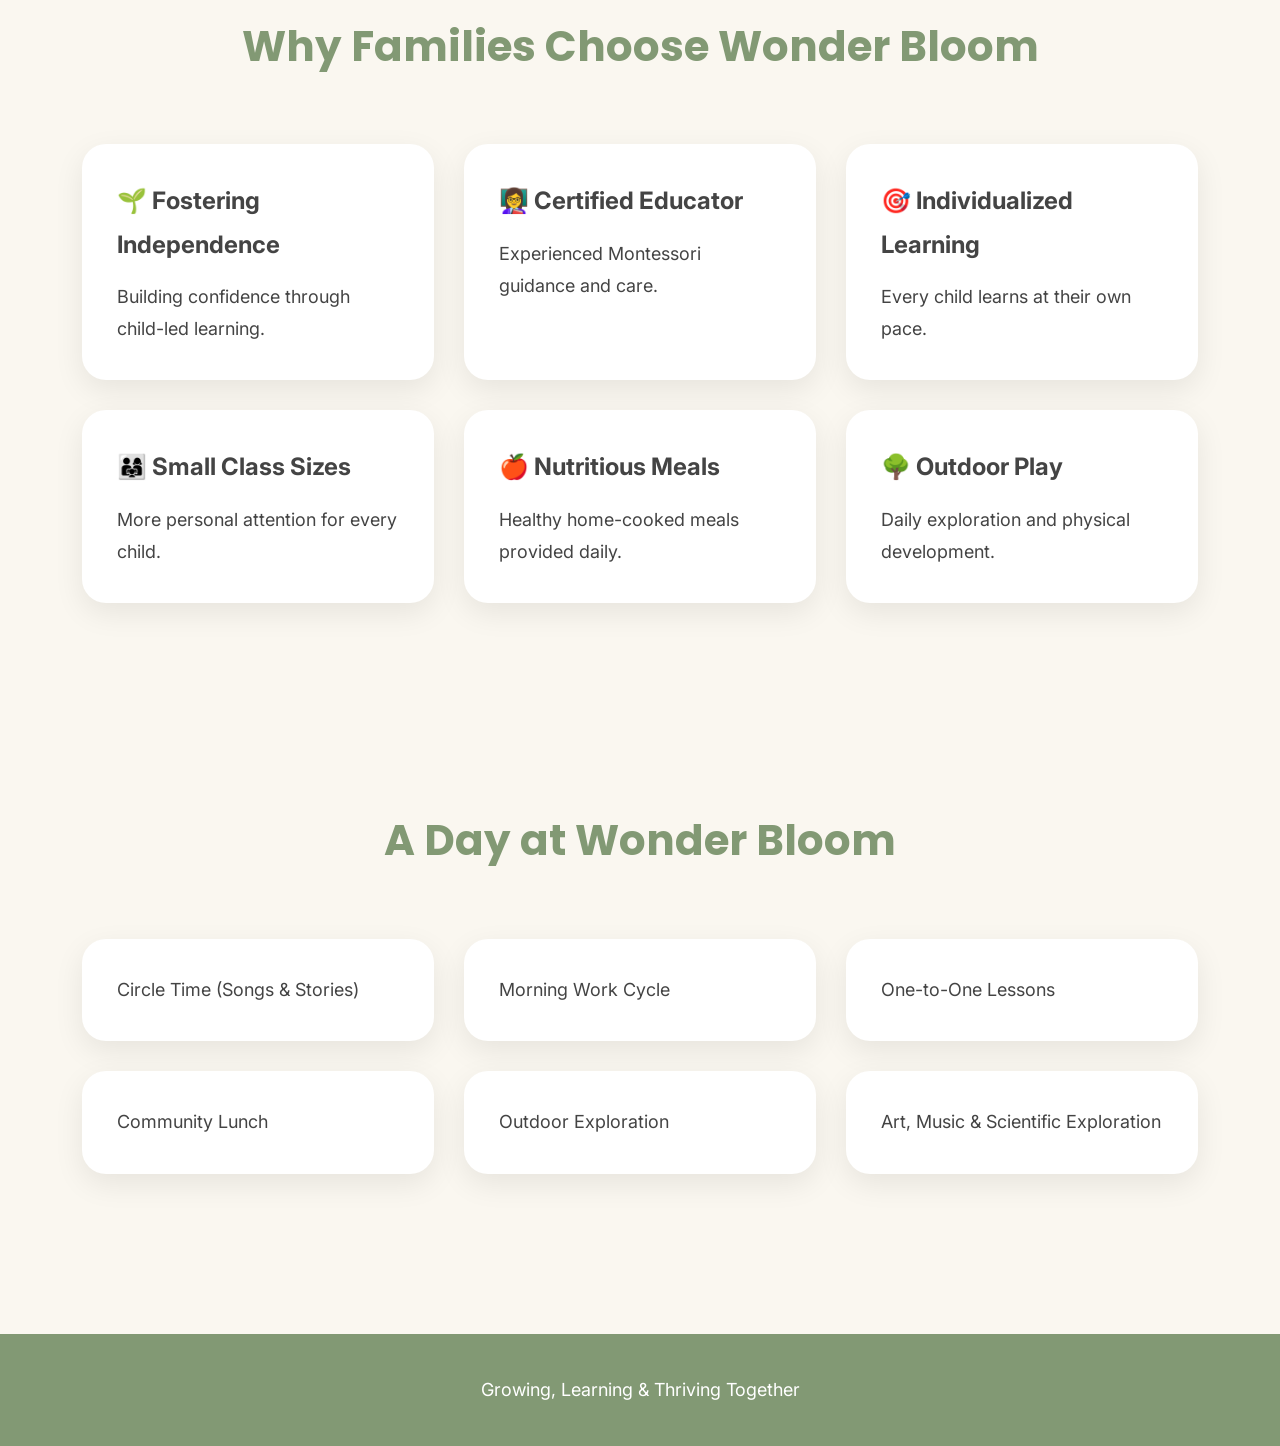
==== commit e84a31a5: "Update index.html" ====
--- a/index.html
+++ b/index.html
@@ -2,7 +2,22 @@
 <html>
 <head>
 <meta charset="UTF-8">
-<title>Wonder Bloom Montessori</title>
+
+<title>
+Wonder Bloom Montessori | Montessori Preschool in Waterford, Michigan
+</title>
+
+<meta name="viewport" content="width=device-width, initial-scale=1.0">
+
+<meta name="description"
+content="Wonder Bloom Montessori is a nurturing home-based Montessori program in Waterford, Michigan focused on independence, creativity, and a lifelong love of learning.">
+
+<link rel="preconnect" href="https://fonts.googleapis.com">
+
+<link rel="preconnect" href="https://fonts.gstatic.com" crossorigin>
+
+<link href="https://fonts.googleapis.com/css2?family=Inter:wght@400;500;600&family=Poppins:wght@500;600;700&display=swap" rel="stylesheet">
+
 <link rel="stylesheet" href="style.css">
 </head>
 <body>
@@ -23,6 +38,58 @@
 </header>
 
 <section class="hero">
+
+<div class="hero-content">
+
+<p class="hero-tag">
+Now Accepting Enrollments
+</p>
+
+<h1>
+Where Curiosity Blossoms and Independence Grows
+</h1>
+
+<p class="hero-subtitle">
+A nurturing Montessori home in Waterford, Michigan where children
+learn through exploration, creativity, and hands-on discovery.
+</p>
+
+<div class="hero-buttons">
+
+<a href="contact.html" class="btn">
+Schedule a Tour
+</a>
+
+<a href="about.html" class="btn-secondary">
+Meet Geetha
+</a>
+
+</div>
+
+</div>
+
+</section>
+  <section class="welcome-section">
+
+<div class="container">
+
+<h2>Welcome to Wonder Bloom Montessori</h2>
+
+<p>
+At Wonder Bloom Montessori, children are encouraged to learn at
+their own pace in a warm and nurturing environment that feels like
+an extension of home.
+</p>
+
+<p>
+Through individualized guidance, hands-on activities, and meaningful
+connections, we help children develop confidence, independence,
+and a lifelong love of learning.
+</p>
+
+</div>
+
+</section>
 <div>
 <h1>Welcoming Little Minds to a Nurturing Montessori Home</h1>
 <p>Now Accepting Enrollments</p>
--- a/style.css
+++ b/style.css
@@ -0,0 +1,216 @@
+:root{
+ --sage:#829974;
+ --cream:#FAF7F0;
+ --rose:#D8A39D;
+ --sand:#EADBC8;
+ --text:#444;
+}
+
+*{
+ margin:0;
+ padding:0;
+ box-sizing:border-box;
+}
+
+body{
+ font-family:'Inter',sans-serif;
+ background:var(--cream);
+ color:var(--text);
+ line-height:1.8;
+ font-size:18px;
+}
+
+.container{
+ width:90%;
+ max-width:1200px;
+ margin:auto;
+}
+
+header{
+ background:var(--sage);
+ position:sticky;
+ top:0;
+ z-index:1000;
+ padding:20px 0;
+}
+
+nav{
+ display:flex;
+ justify-content:space-between;
+ align-items:center;
+}
+
+nav h2{
+ color:white;
+ font-family:'Poppins',sans-serif;
+ font-size:30px;
+}
+
+nav ul{
+ display:flex;
+ list-style:none;
+}
+
+nav li{
+ margin-left:30px;
+}
+
+nav a{
+ color:white;
+ text-decoration:none;
+ font-weight:600;
+}
+
+.hero{
+ background:
+ linear-gradient(
+ rgba(0,0,0,.45),
+ rgba(0,0,0,.45)
+ ),
+ url("https://images.unsplash.com/photo-1509062522246-3755977927d7?auto=format&fit=crop&w=1600&q=80");
+
+ background-size:cover;
+ background-position:center;
+
+ min-height:90vh;
+
+ display:flex;
+ align-items:center;
+ justify-content:center;
+ text-align:center;
+
+ color:white;
+ padding:40px;
+}
+
+.hero-content{
+ max-width:900px;
+}
+
+.hero-tag{
+ letter-spacing:2px;
+ text-transform:uppercase;
+ font-size:14px;
+ margin-bottom:15px;
+}
+
+.hero h1{
+ font-family:'Poppins',sans-serif;
+ font-size:clamp(3rem,6vw,5rem);
+ line-height:1.1;
+ margin-bottom:25px;
+}
+
+.hero-subtitle{
+ font-size:1.3rem;
+ max-width:700px;
+ margin:auto;
+}
+
+.hero-buttons{
+ margin-top:40px;
+ display:flex;
+ justify-content:center;
+ gap:20px;
+ flex-wrap:wrap;
+}
+
+.btn{
+ background:var(--rose);
+ color:white;
+ text-decoration:none;
+ padding:16px 34px;
+ border-radius:50px;
+ font-weight:600;
+}
+
+.btn-secondary{
+ background:white;
+ color:var(--sage);
+ text-decoration:none;
+ padding:16px 34px;
+ border-radius:50px;
+ font-weight:600;
+}
+
+.welcome-section{
+ padding:100px 20px;
+ text-align:center;
+}
+
+.welcome-section h2{
+ font-family:'Poppins',sans-serif;
+ font-size:42px;
+ color:var(--sage);
+ margin-bottom:30px;
+}
+
+.welcome-section p{
+ max-width:800px;
+ margin:20px auto;
+}
+
+.section{
+ padding:100px 20px;
+}
+
+.section h2{
+ text-align:center;
+ font-size:42px;
+ color:var(--sage);
+ margin-bottom:60px;
+ font-family:'Poppins',sans-serif;
+}
+
+.cards{
+ display:grid;
+ grid-template-columns:repeat(auto-fit,minmax(300px,1fr));
+ gap:30px;
+}
+
+.card{
+ background:white;
+ padding:35px;
+ border-radius:24px;
+ box-shadow:0 10px 30px rgba(0,0,0,.08);
+ transition:.3s;
+}
+
+.card:hover{
+ transform:translateY(-8px);
+}
+
+.card h3{
+ font-size:24px;
+ margin-bottom:15px;
+}
+
+footer{
+ background:var(--sage);
+ color:white;
+ text-align:center;
+ padding:40px;
+ margin-top:60px;
+}
+
+@media(max-width:768px){
+
+ nav{
+   flex-direction:column;
+ }
+
+ nav ul{
+   margin-top:15px;
+   flex-wrap:wrap;
+   justify-content:center;
+ }
+
+ .hero h1{
+   font-size:3rem;
+ }
+
+ .section h2,
+ .welcome-section h2{
+   font-size:32px;
+ }
+}
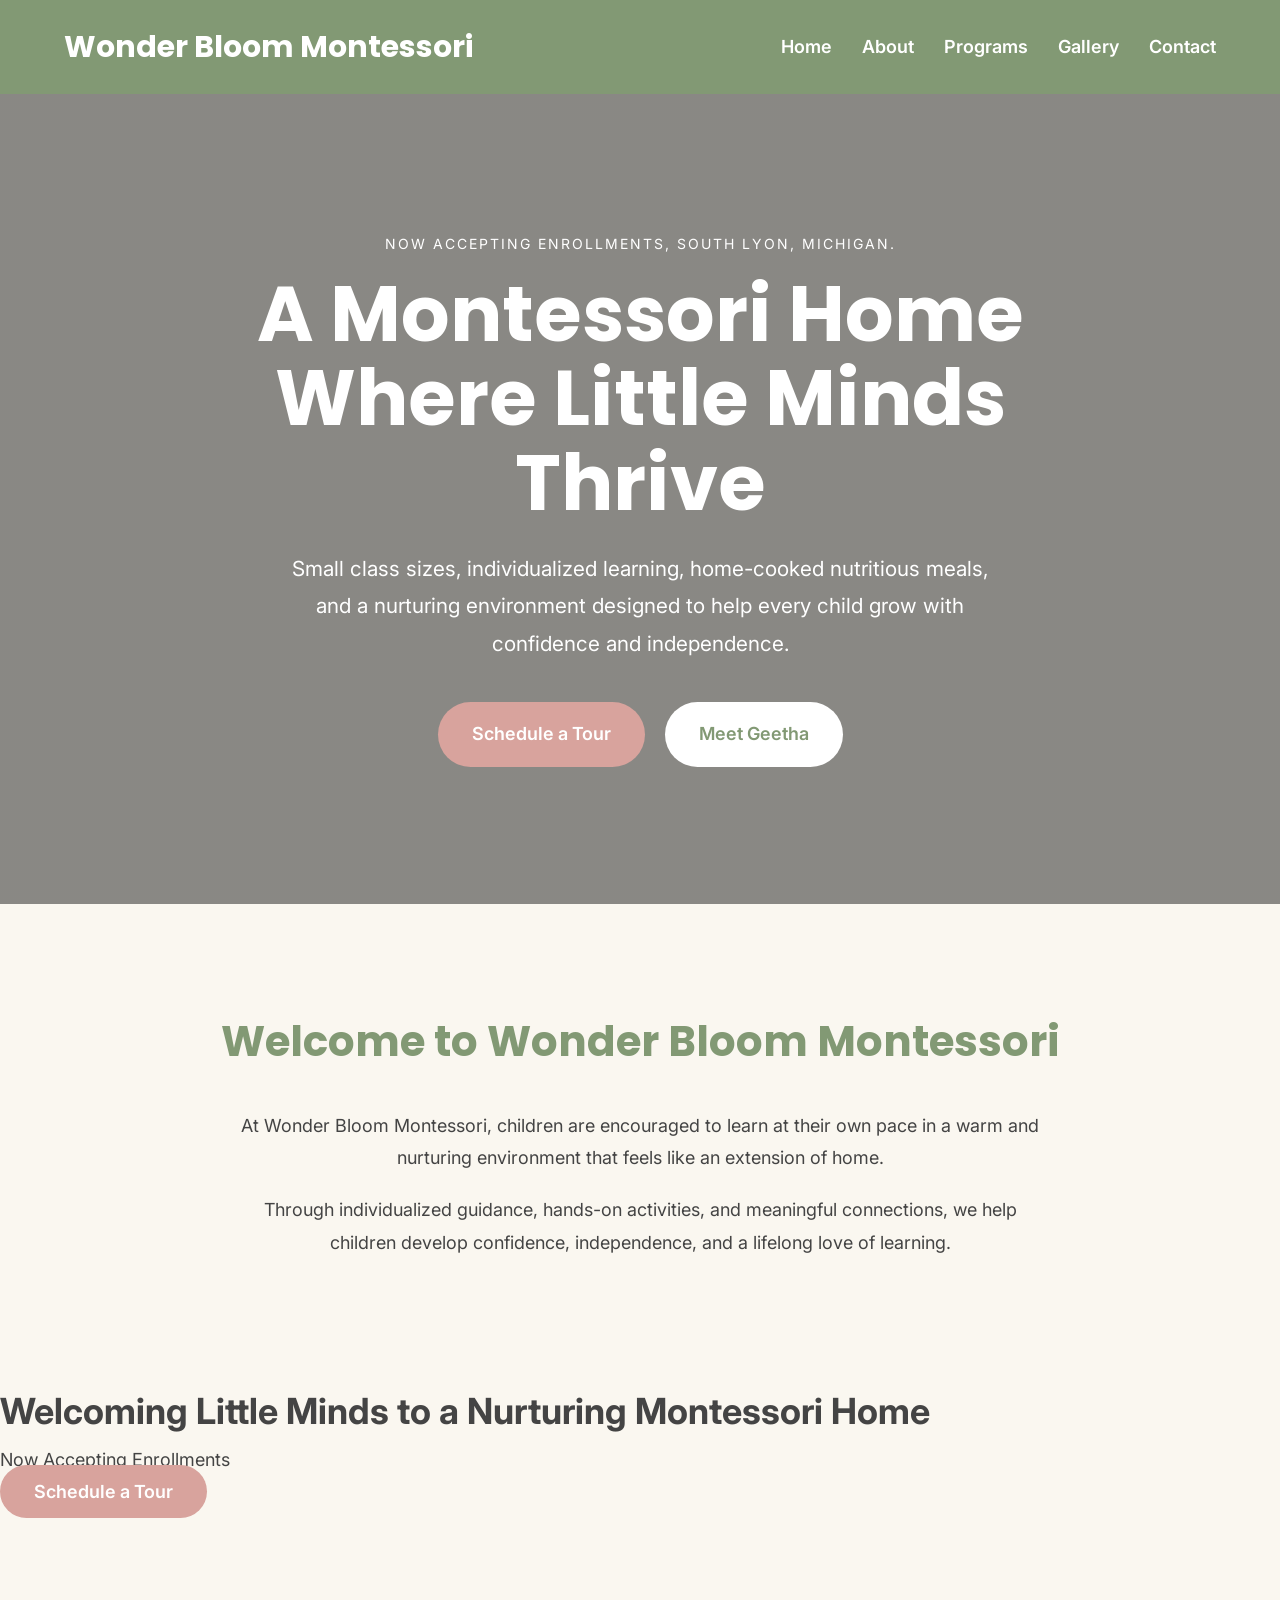
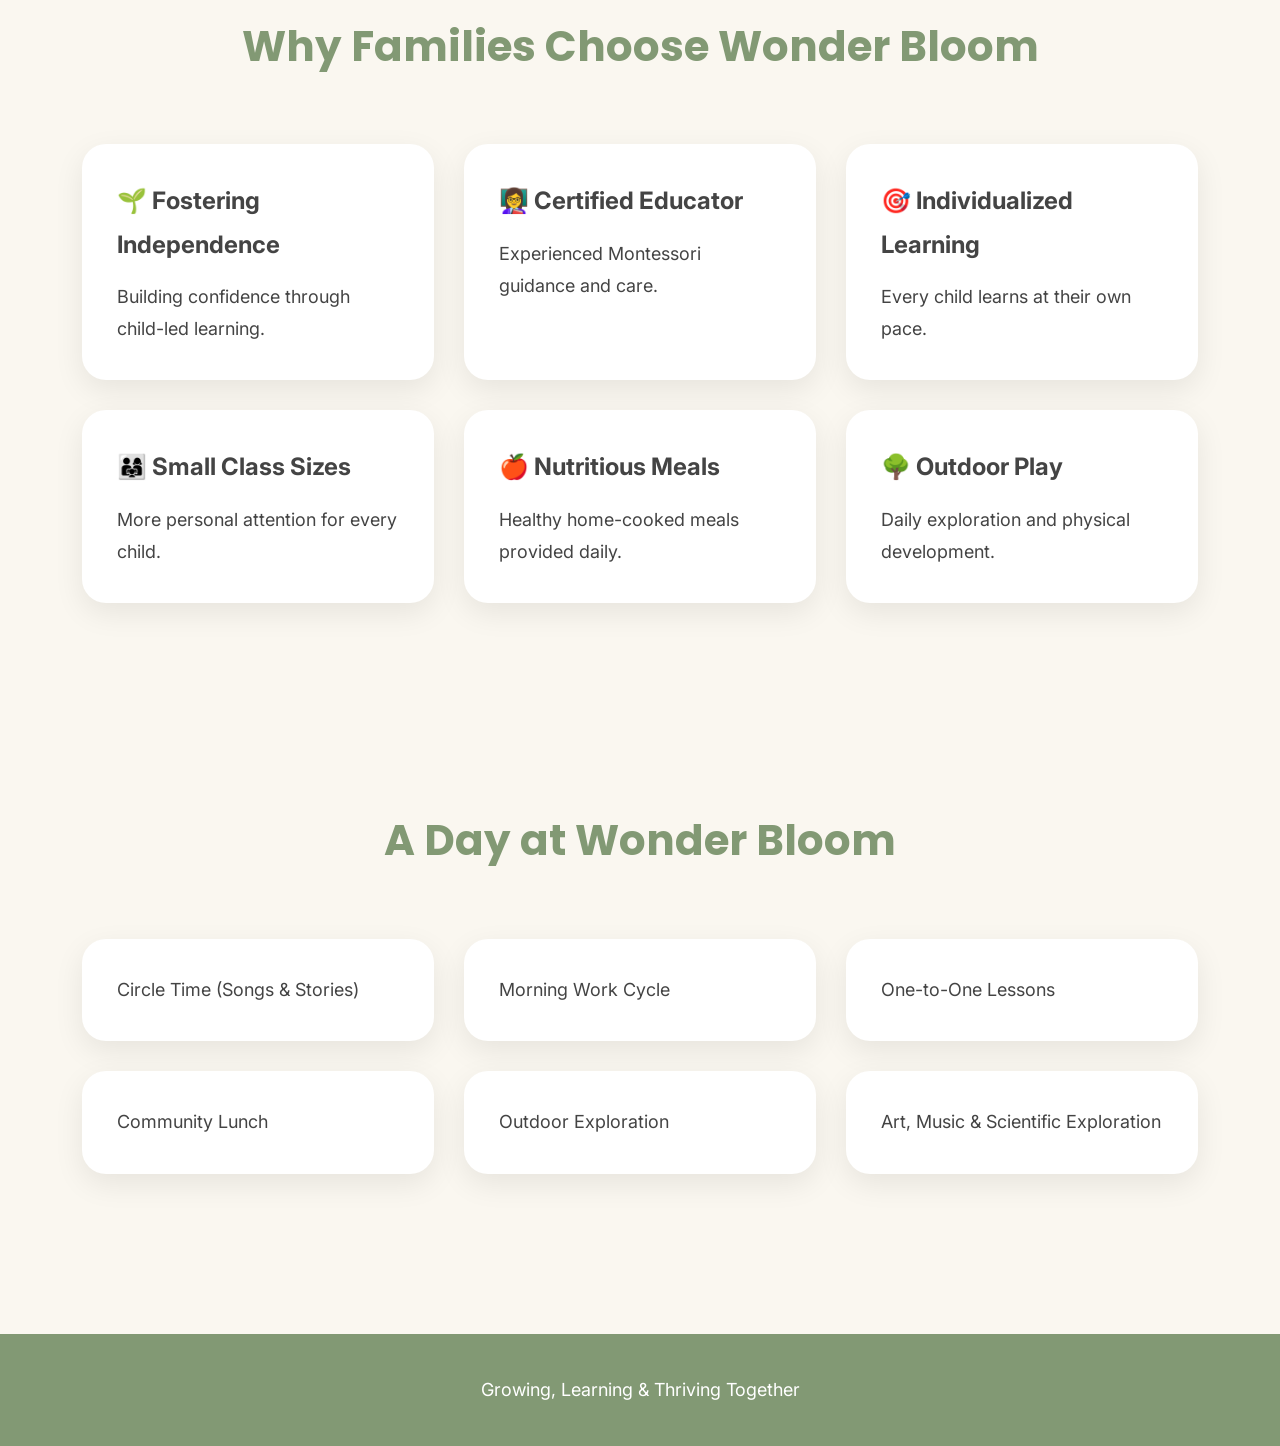
==== commit b004a299: "Update index.html" ====
--- a/index.html
+++ b/index.html
@@ -42,16 +42,18 @@
 <div class="hero-content">
 
 <p class="hero-tag">
-Now Accepting Enrollments
+Now Accepting Enrollments, South Lyon,  Michigan.
 </p>
 
 <h1>
-Where Curiosity Blossoms and Independence Grows
+A Montessori Home Where Little Minds Thrive
 </h1>
 
 <p class="hero-subtitle">
-A nurturing Montessori home in Waterford, Michigan where children
-learn through exploration, creativity, and hands-on discovery.
+Small class sizes, individualized learning,
+home-cooked nutritious meals, and a nurturing
+environment designed to help every child grow
+with confidence and independence.
 </p>
 
 <div class="hero-buttons">
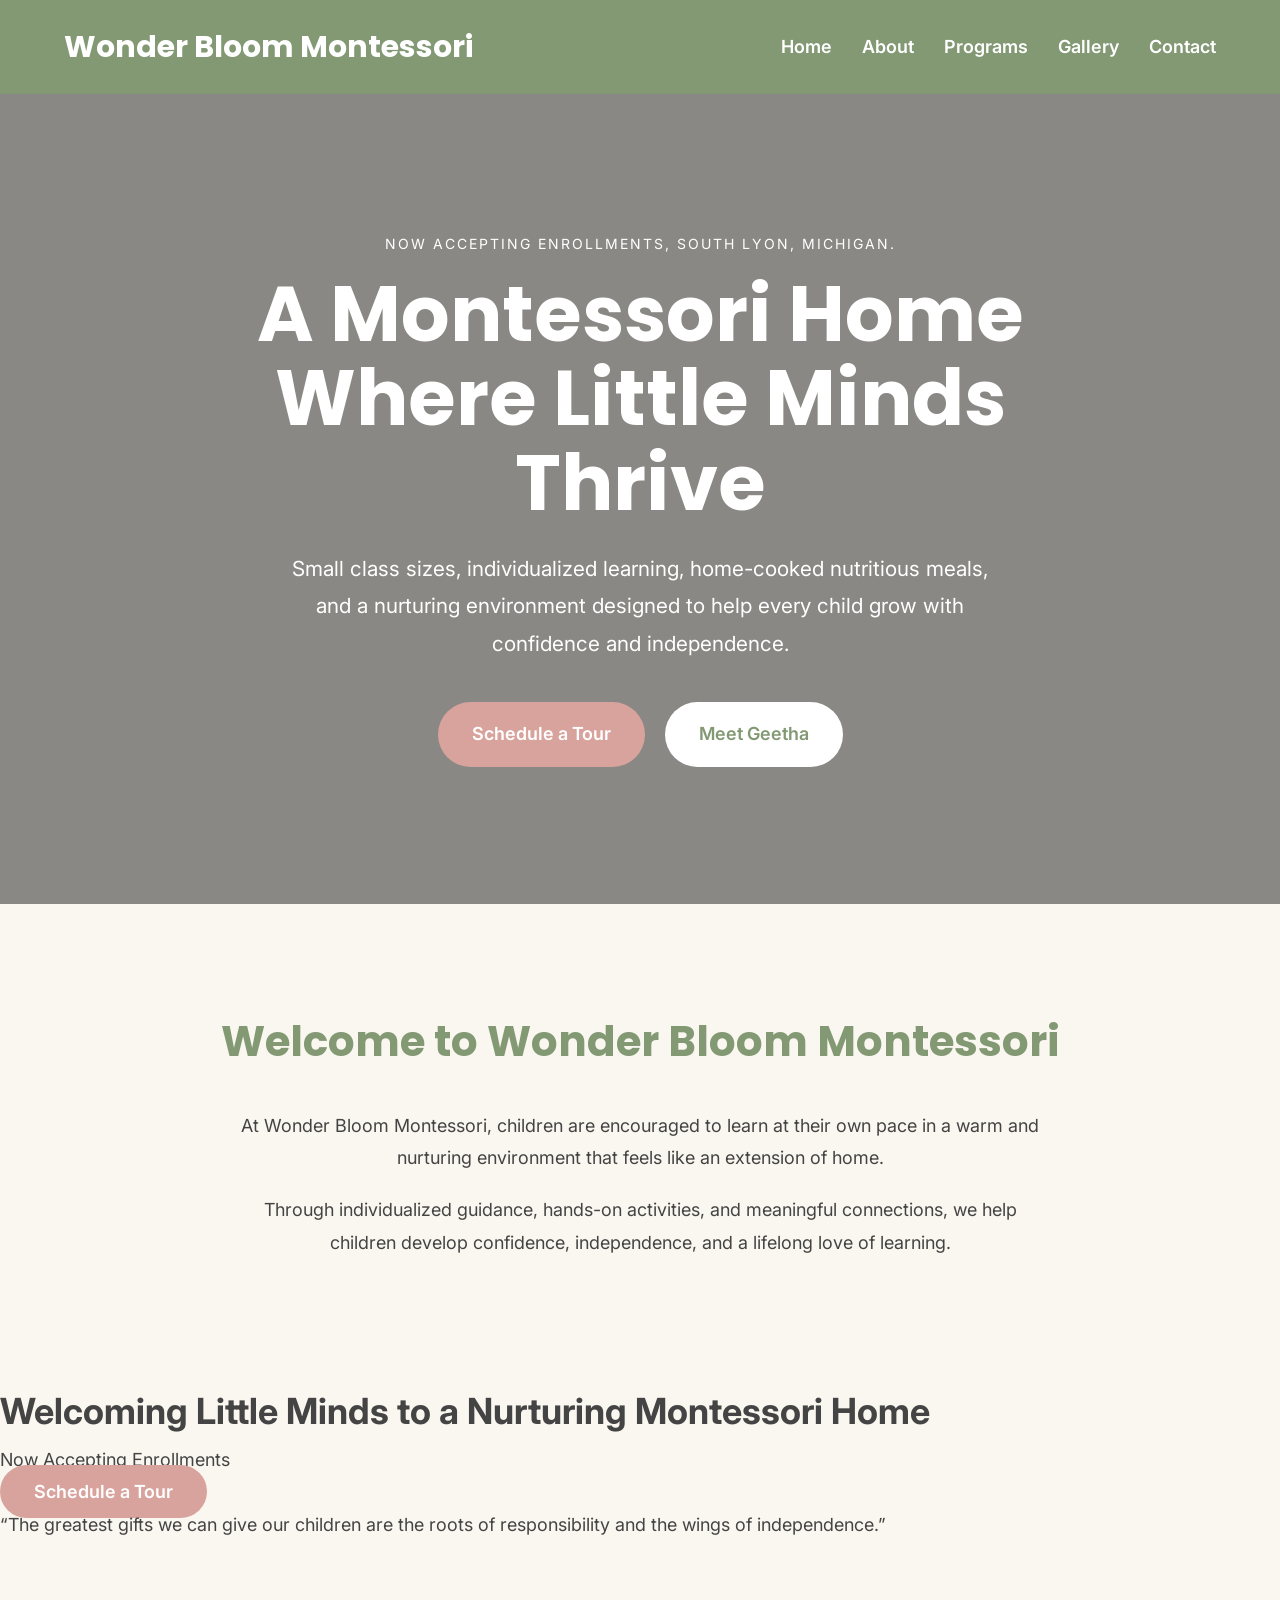
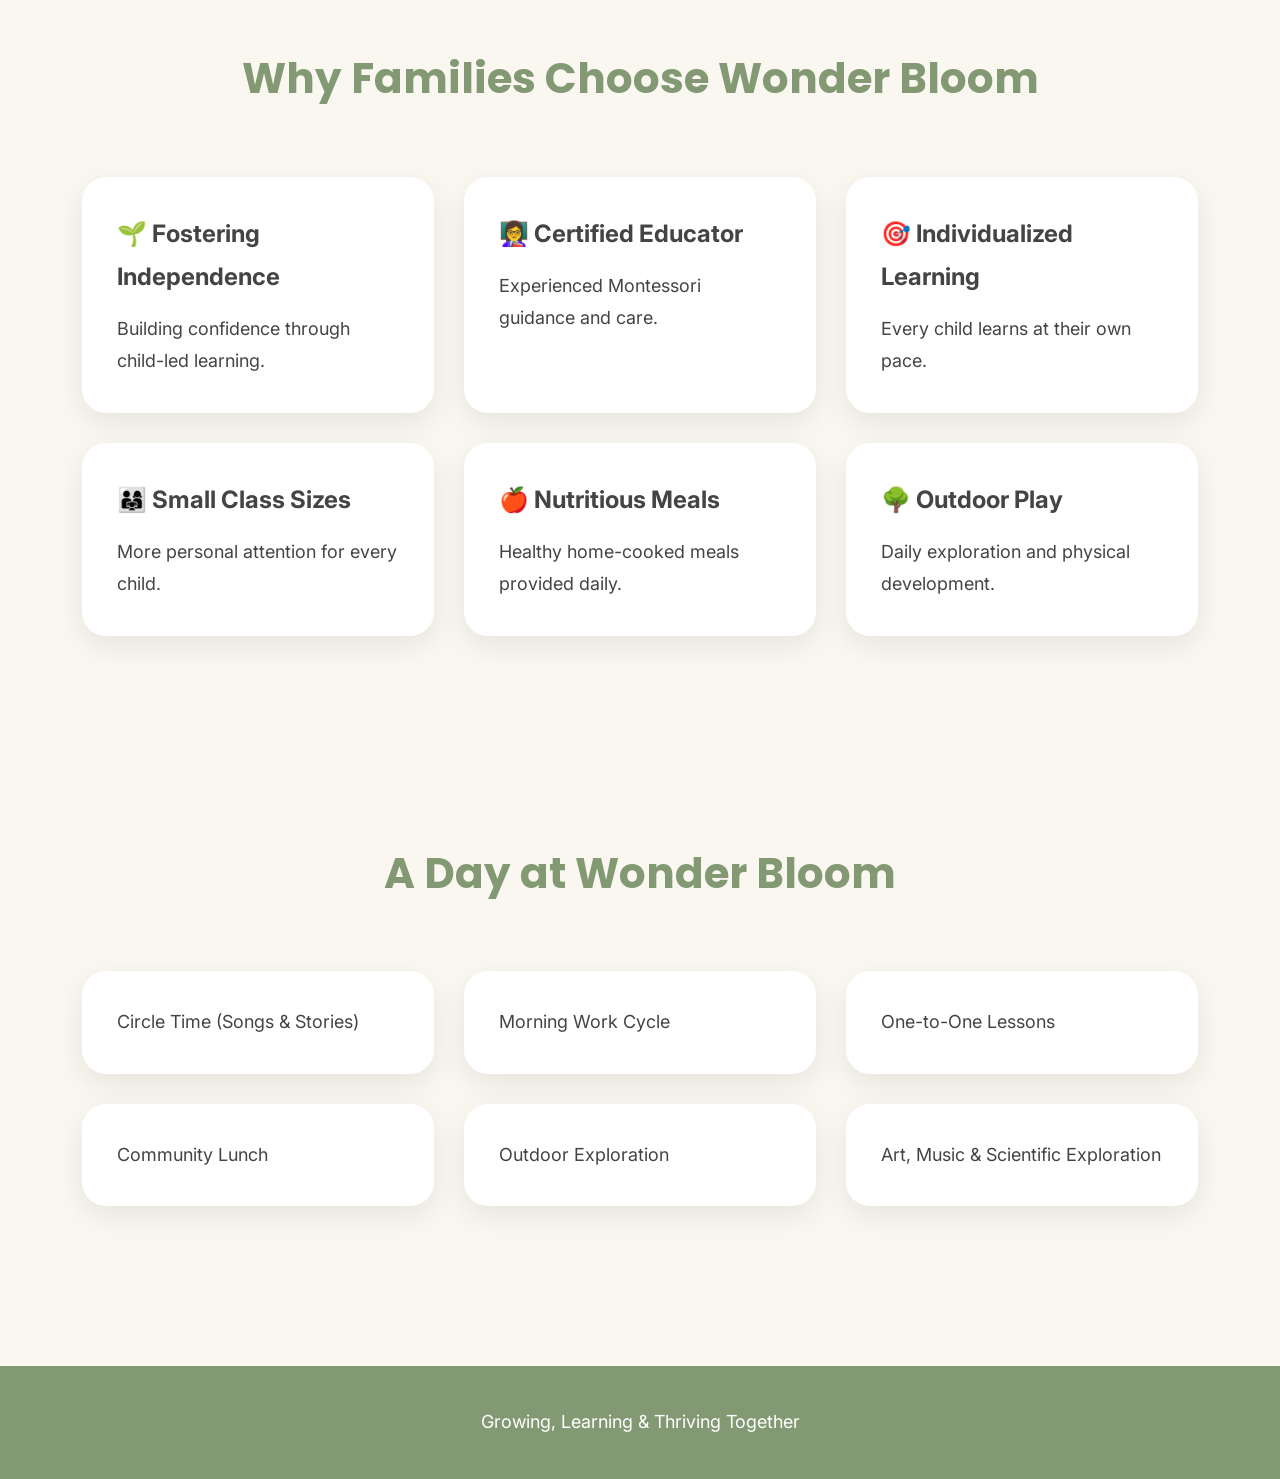
==== commit 035bd6f3: "Update index.html" ====
--- a/index.html
+++ b/index.html
@@ -98,6 +98,13 @@
 <a href="contact.html" class="btn">Schedule a Tour</a>
 </div>
 </section>
+  <section class="quote-section">
+
+  <blockquote>
+  “The greatest gifts we can give our children are the roots of responsibility and the wings of independence.”
+  </blockquote>
+
+</section>
 
 <section class="section">
 <div class="container">
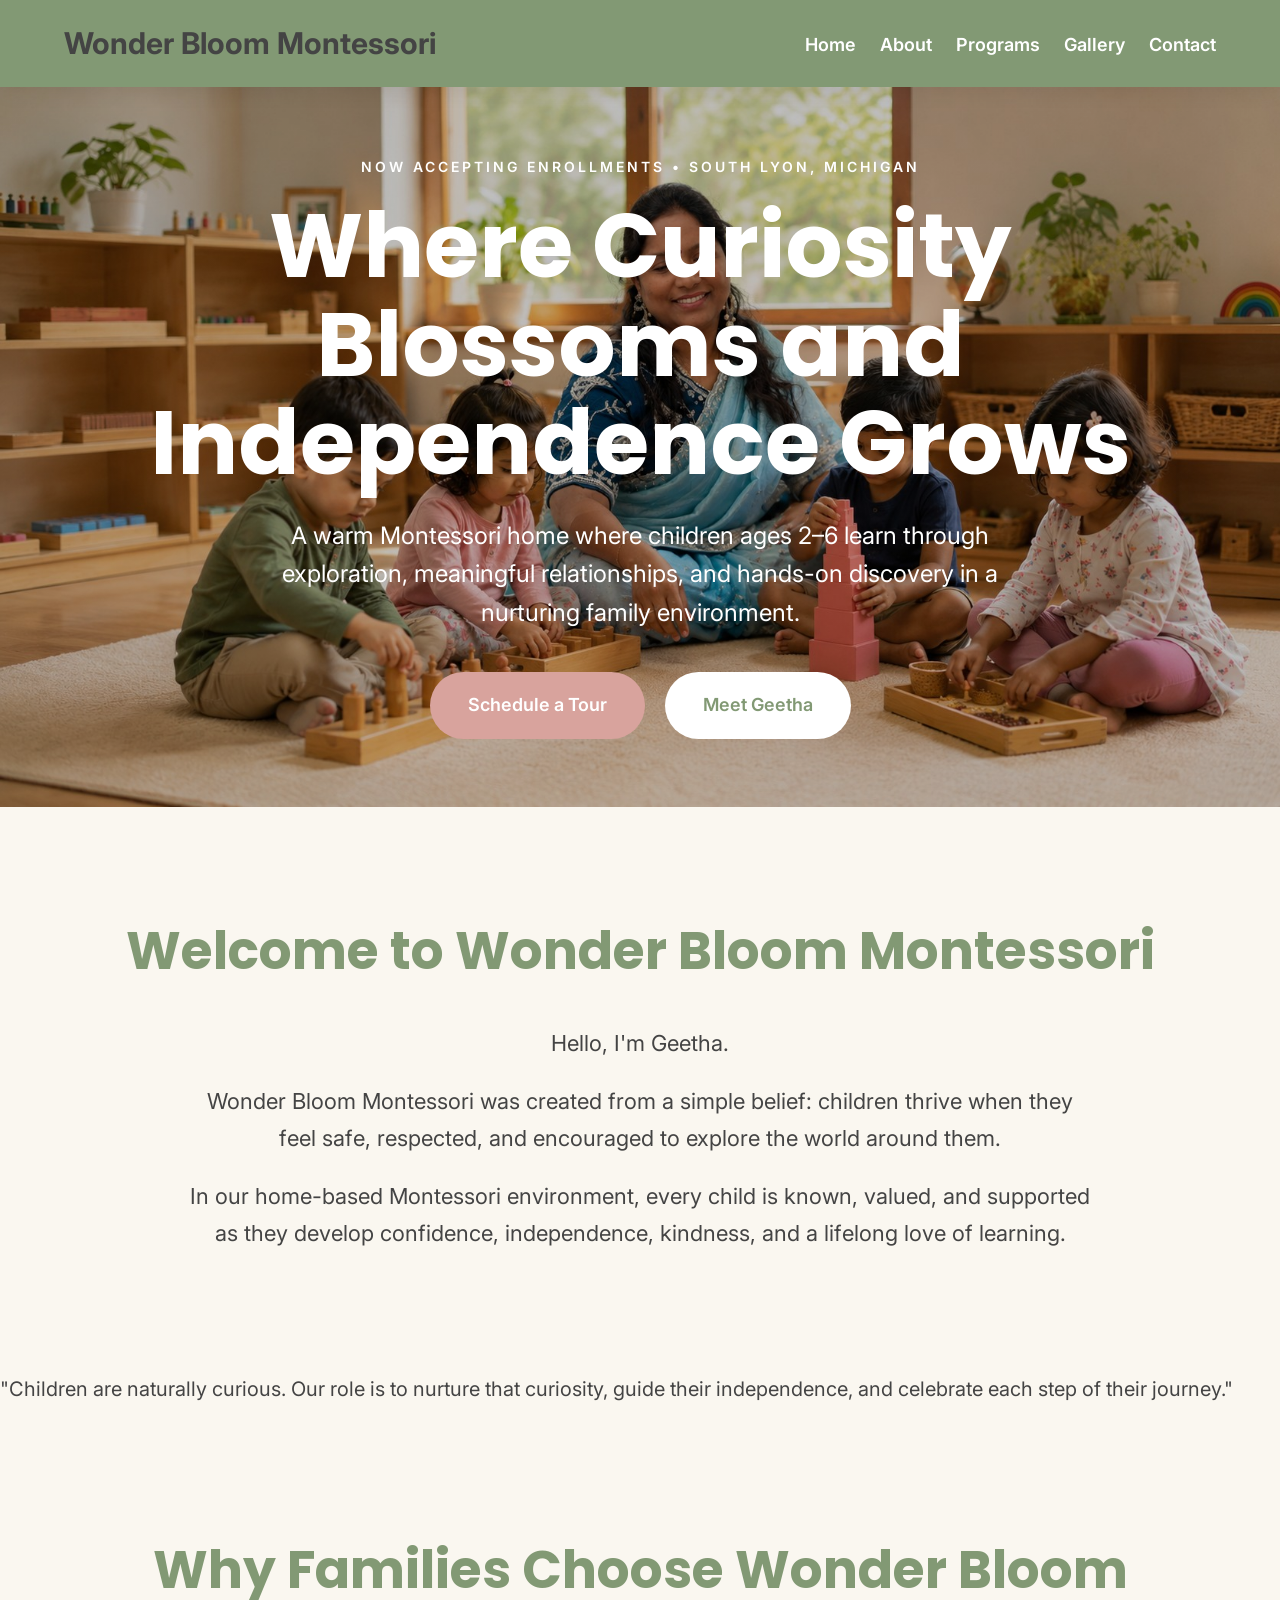
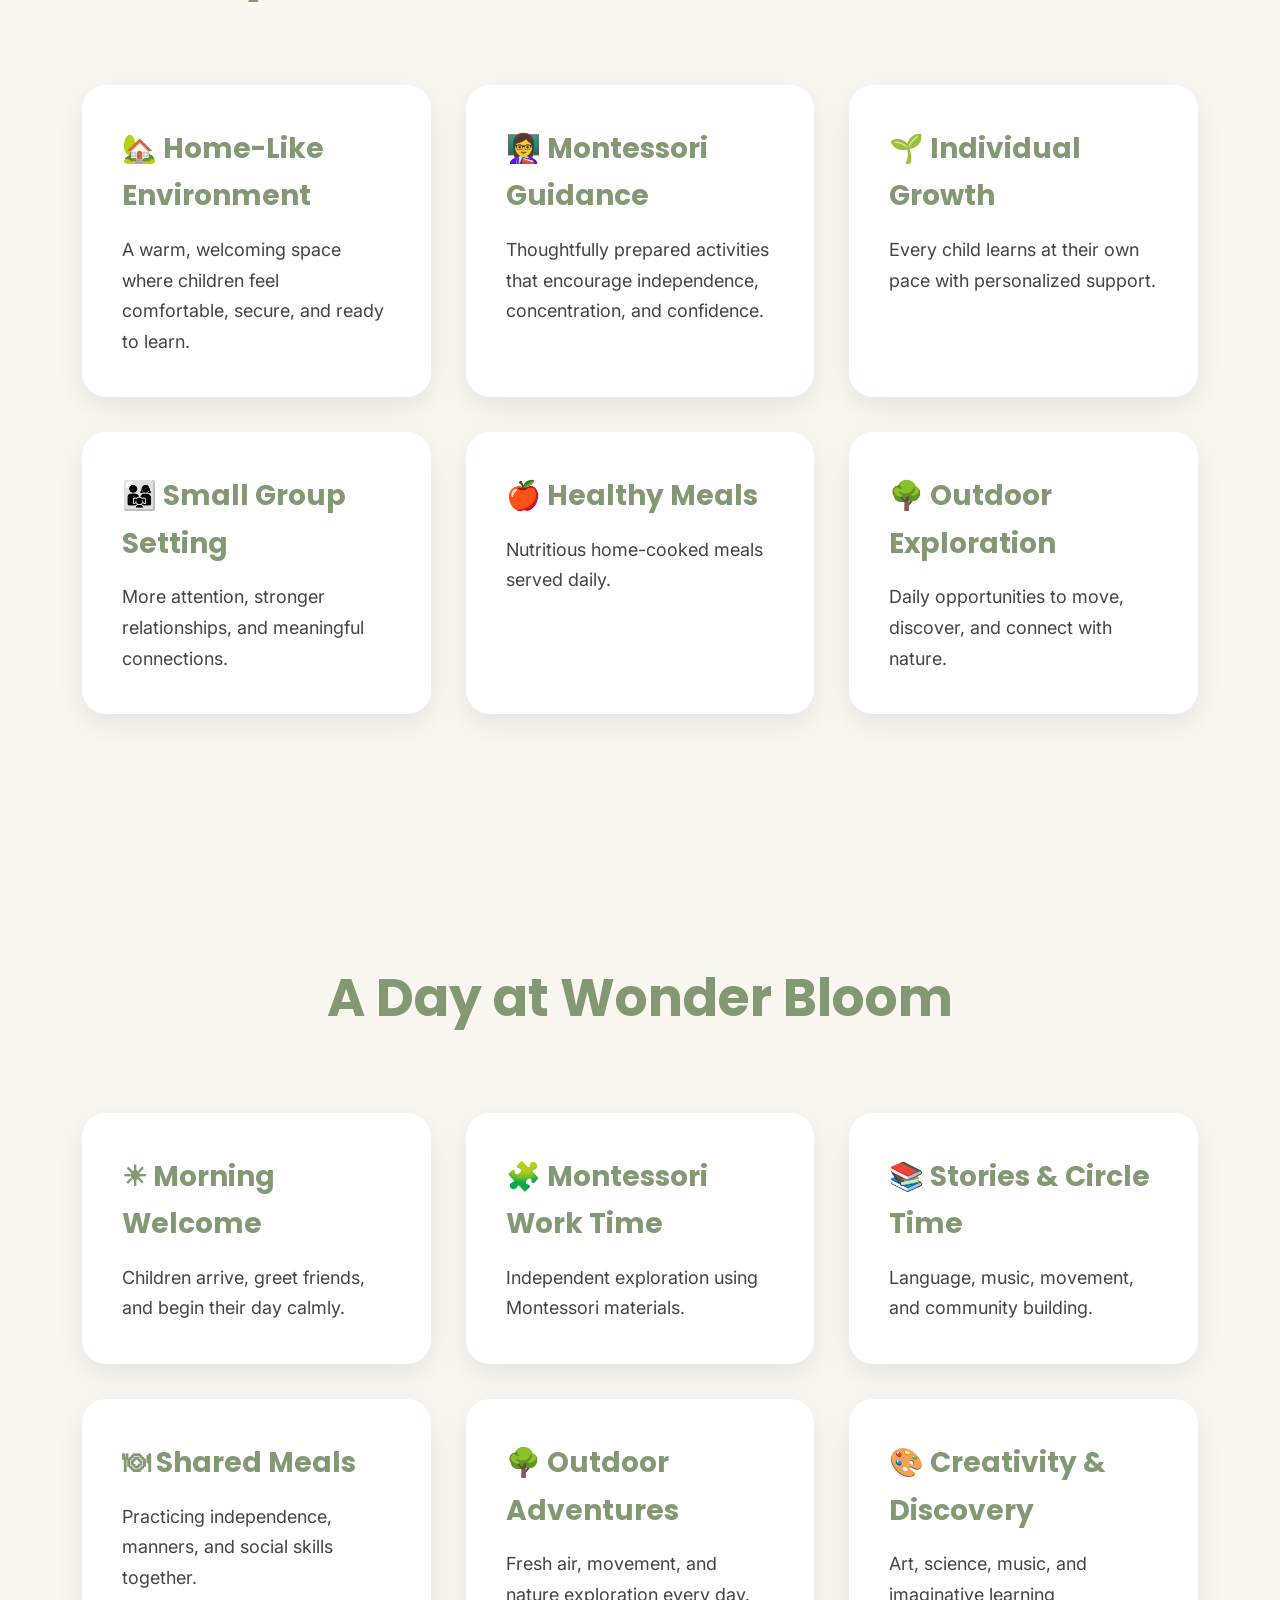
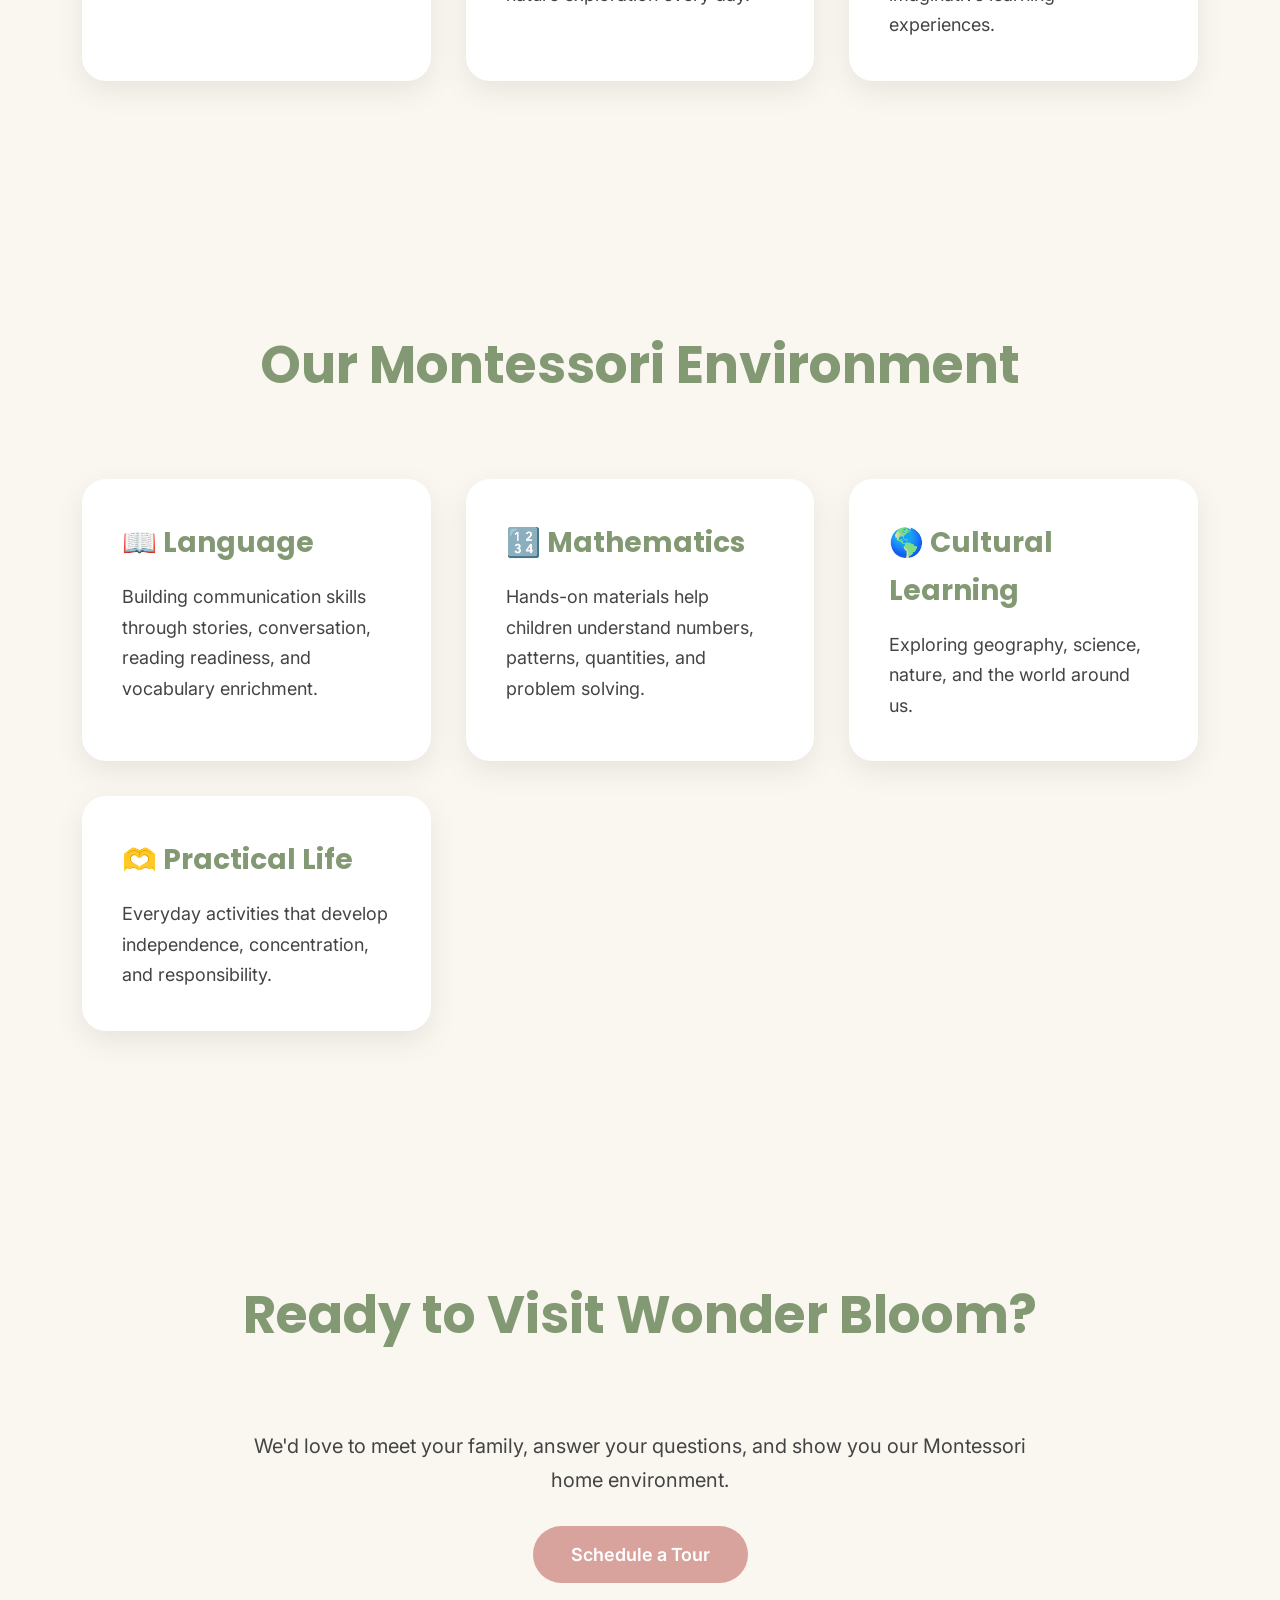
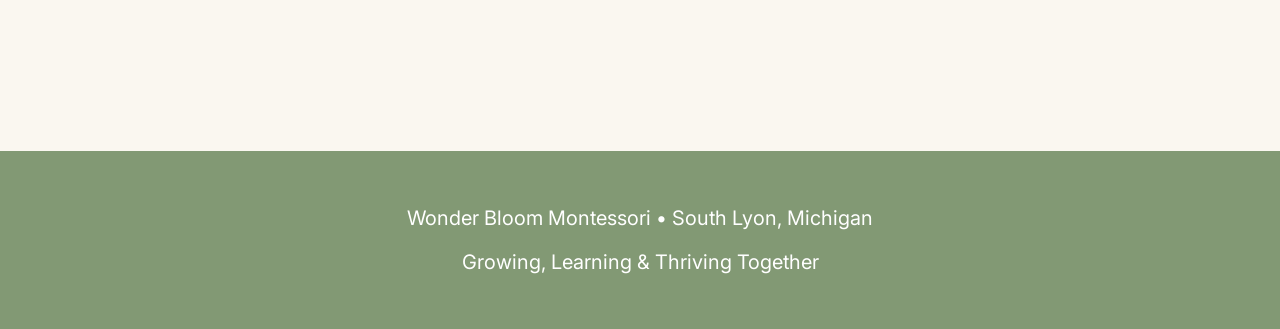
==== commit a54e325a: "Update index.html" ====
--- a/index.html
+++ b/index.html
@@ -1,188 +1,332 @@
 <!DOCTYPE html>
-<html>
+<html lang="en">
+
 <head>
-<meta charset="UTF-8">
-
-<title>
-Wonder Bloom Montessori | Montessori Preschool in Waterford, Michigan
-</title>
-
-<meta name="viewport" content="width=device-width, initial-scale=1.0">
-
-<meta name="description"
-content="Wonder Bloom Montessori is a nurturing home-based Montessori program in Waterford, Michigan focused on independence, creativity, and a lifelong love of learning.">
-
-<link rel="preconnect" href="https://fonts.googleapis.com">
-
-<link rel="preconnect" href="https://fonts.gstatic.com" crossorigin>
-
-<link href="https://fonts.googleapis.com/css2?family=Inter:wght@400;500;600&family=Poppins:wght@500;600;700&display=swap" rel="stylesheet">
-
-<link rel="stylesheet" href="style.css">
+    <meta charset="UTF-8">
+
+    <title>
+        Wonder Bloom Montessori | Home-Based Montessori Preschool in South Lyon, Michigan
+    </title>
+
+    <meta name="viewport" content="width=device-width, initial-scale=1.0">
+
+    <meta name="description"
+        content="Wonder Bloom Montessori is a nurturing home-based Montessori preschool in South Lyon, Michigan where children develop independence, confidence, creativity, and a lifelong love of learning.">
+
+    <link rel="preconnect" href="https://fonts.googleapis.com">
+    <link rel="preconnect" href="https://fonts.gstatic.com" crossorigin>
+
+    <link href="https://fonts.googleapis.com/css2?family=Inter:wght@400;500;600&family=Poppins:wght@500;600;700&display=swap"
+        rel="stylesheet">
+
+    <link rel="stylesheet" href="style.css">
 </head>
+
 <body>
 
-<header>
-<div class="container">
-<nav>
-<h2>Wonder Bloom Montessori</h2>
-<ul>
-<li><a href="index.html">Home</a></li>
-<li><a href="about.html">About</a></li>
-<li><a href="programs.html">Programs</a></li>
-<li><a href="gallery.html">Gallery</a></li>
-<li><a href="contact.html">Contact</a></li>
-</ul>
-</nav>
-</div>
-</header>
-
-<section class="hero">
-
-<div class="hero-content">
-
-<p class="hero-tag">
-Now Accepting Enrollments, South Lyon,  Michigan.
-</p>
-
-<h1>
-A Montessori Home Where Little Minds Thrive
-</h1>
-
-<p class="hero-subtitle">
-Small class sizes, individualized learning,
-home-cooked nutritious meals, and a nurturing
-environment designed to help every child grow
-with confidence and independence.
-</p>
-
-<div class="hero-buttons">
-
-<a href="contact.html" class="btn">
-Schedule a Tour
-</a>
-
-<a href="about.html" class="btn-secondary">
-Meet Geetha
-</a>
-
-</div>
-
-</div>
-
-</section>
-  <section class="welcome-section">
-
-<div class="container">
-
-<h2>Welcome to Wonder Bloom Montessori</h2>
-
-<p>
-At Wonder Bloom Montessori, children are encouraged to learn at
-their own pace in a warm and nurturing environment that feels like
-an extension of home.
-</p>
-
-<p>
-Through individualized guidance, hands-on activities, and meaningful
-connections, we help children develop confidence, independence,
-and a lifelong love of learning.
-</p>
-
-</div>
-
-</section>
-<div>
-<h1>Welcoming Little Minds to a Nurturing Montessori Home</h1>
-<p>Now Accepting Enrollments</p>
-<a href="contact.html" class="btn">Schedule a Tour</a>
-</div>
-</section>
-  <section class="quote-section">
-
-  <blockquote>
-  “The greatest gifts we can give our children are the roots of responsibility and the wings of independence.”
-  </blockquote>
-
-</section>
-
-<section class="section">
-<div class="container">
-<h2>Why Families Choose Wonder Bloom</h2>
-
-<div class="cards">
-
-<div class="card">
-<h3>🌱 Fostering Independence</h3>
-<p>Building confidence through child-led learning.</p>
-</div>
-
-<div class="card">
-<h3>👩‍🏫 Certified Educator</h3>
-<p>Experienced Montessori guidance and care.</p>
-</div>
-
-<div class="card">
-<h3>🎯 Individualized Learning</h3>
-<p>Every child learns at their own pace.</p>
-</div>
-
-<div class="card">
-<h3>👨‍👩‍👧 Small Class Sizes</h3>
-<p>More personal attention for every child.</p>
-</div>
-
-<div class="card">
-<h3>🍎 Nutritious Meals</h3>
-<p>Healthy home-cooked meals provided daily.</p>
-</div>
-
-<div class="card">
-<h3>🌳 Outdoor Play</h3>
-<p>Daily exploration and physical development.</p>
-</div>
-
-</div>
-</div>
-</section>
-
-<section class="section">
-<div class="container">
-<h2>A Day at Wonder Bloom</h2>
-
-<div class="cards">
-
-<div class="card">
-Circle Time (Songs & Stories)
-</div>
-
-<div class="card">
-Morning Work Cycle
-</div>
-
-<div class="card">
-One-to-One Lessons
-</div>
-
-<div class="card">
-Community Lunch
-</div>
-
-<div class="card">
-Outdoor Exploration
-</div>
-
-<div class="card">
-Art, Music & Scientific Exploration
-</div>
-
-</div>
-</div>
-</section>
-
-<footer>
-Growing, Learning & Thriving Together
-</footer>
+    <!-- HEADER -->
+
+    <header>
+        <div class="container">
+
+            <nav>
+
+                <h1 class="logo">
+                    Wonder Bloom Montessori
+                </h1>
+
+                <ul>
+                    <li><a href="index.html">Home</a></li>
+                    <li><a href="about.html">About</a></li>
+                    <li><a href="programs.html">Programs</a></li>
+                    <li><a href="gallery.html">Gallery</a></li>
+                    <li><a href="contact.html">Contact</a></li>
+                </ul>
+
+            </nav>
+
+        </div>
+    </header>
+
+    <!-- HERO -->
+
+    <section class="hero">
+
+        <div class="hero-content">
+
+            <p class="hero-tag">
+                Now Accepting Enrollments • South Lyon, Michigan
+            </p>
+
+            <h1>
+                Where Curiosity Blossoms and Independence Grows
+            </h1>
+
+            <p class="hero-subtitle">
+                A warm Montessori home where children ages 2–6 learn through
+                exploration, meaningful relationships, and hands-on discovery
+                in a nurturing family environment.
+            </p>
+
+            <div class="hero-buttons">
+
+                <a href="contact.html" class="btn">
+                    Schedule a Tour
+                </a>
+
+                <a href="about.html" class="btn-secondary">
+                    Meet Geetha
+                </a>
+
+            </div>
+
+        </div>
+
+    </section>
+
+    <!-- PERSONAL WELCOME -->
+
+    <section class="welcome-section">
+
+        <div class="container">
+
+            <h2>Welcome to Wonder Bloom Montessori</h2>
+
+            <p>
+                Hello, I'm Geetha.
+            </p>
+
+            <p>
+                Wonder Bloom Montessori was created from a simple belief:
+                children thrive when they feel safe, respected, and encouraged
+                to explore the world around them.
+            </p>
+
+            <p>
+                In our home-based Montessori environment, every child is known,
+                valued, and supported as they develop confidence, independence,
+                kindness, and a lifelong love of learning.
+            </p>
+
+        </div>
+
+    </section>
+
+    <!-- QUOTE -->
+
+    <section class="quote-section">
+
+        <blockquote>
+            "Children are naturally curious. Our role is to nurture that curiosity,
+            guide their independence, and celebrate each step of their journey."
+        </blockquote>
+
+    </section>
+
+    <!-- WHY FAMILIES CHOOSE US -->
+
+    <section class="section">
+
+        <div class="container">
+
+            <h2>Why Families Choose Wonder Bloom</h2>
+
+            <div class="cards">
+
+                <div class="card">
+                    <h3>🏡 Home-Like Environment</h3>
+                    <p>
+                        A warm, welcoming space where children feel comfortable,
+                        secure, and ready to learn.
+                    </p>
+                </div>
+
+                <div class="card">
+                    <h3>👩‍🏫 Montessori Guidance</h3>
+                    <p>
+                        Thoughtfully prepared activities that encourage independence,
+                        concentration, and confidence.
+                    </p>
+                </div>
+
+                <div class="card">
+                    <h3>🌱 Individual Growth</h3>
+                    <p>
+                        Every child learns at their own pace with personalized support.
+                    </p>
+                </div>
+
+                <div class="card">
+                    <h3>👨‍👩‍👧 Small Group Setting</h3>
+                    <p>
+                        More attention, stronger relationships, and meaningful connections.
+                    </p>
+                </div>
+
+                <div class="card">
+                    <h3>🍎 Healthy Meals</h3>
+                    <p>
+                        Nutritious home-cooked meals served daily.
+                    </p>
+                </div>
+
+                <div class="card">
+                    <h3>🌳 Outdoor Exploration</h3>
+                    <p>
+                        Daily opportunities to move, discover, and connect with nature.
+                    </p>
+                </div>
+
+            </div>
+
+        </div>
+
+    </section>
+
+    <!-- A DAY AT WONDER BLOOM -->
+
+    <section class="section">
+
+        <div class="container">
+
+            <h2>A Day at Wonder Bloom</h2>
+
+            <div class="cards">
+
+                <div class="card">
+                    <h3>☀ Morning Welcome</h3>
+                    <p>
+                        Children arrive, greet friends, and begin their day calmly.
+                    </p>
+                </div>
+
+                <div class="card">
+                    <h3>🧩 Montessori Work Time</h3>
+                    <p>
+                        Independent exploration using Montessori materials.
+                    </p>
+                </div>
+
+                <div class="card">
+                    <h3>📚 Stories & Circle Time</h3>
+                    <p>
+                        Language, music, movement, and community building.
+                    </p>
+                </div>
+
+                <div class="card">
+                    <h3>🍽 Shared Meals</h3>
+                    <p>
+                        Practicing independence, manners, and social skills together.
+                    </p>
+                </div>
+
+                <div class="card">
+                    <h3>🌳 Outdoor Adventures</h3>
+                    <p>
+                        Fresh air, movement, and nature exploration every day.
+                    </p>
+                </div>
+
+                <div class="card">
+                    <h3>🎨 Creativity & Discovery</h3>
+                    <p>
+                        Art, science, music, and imaginative learning experiences.
+                    </p>
+                </div>
+
+            </div>
+
+        </div>
+
+    </section>
+
+    <!-- MONTESSORI ENVIRONMENT -->
+
+    <section class="section">
+
+        <div class="container">
+
+            <h2>Our Montessori Environment</h2>
+
+            <div class="cards">
+
+                <div class="card">
+                    <h3>📖 Language</h3>
+                    <p>
+                        Building communication skills through stories, conversation,
+                        reading readiness, and vocabulary enrichment.
+                    </p>
+                </div>
+
+                <div class="card">
+                    <h3>🔢 Mathematics</h3>
+                    <p>
+                        Hands-on materials help children understand numbers,
+                        patterns, quantities, and problem solving.
+                    </p>
+                </div>
+
+                <div class="card">
+                    <h3>🌎 Cultural Learning</h3>
+                    <p>
+                        Exploring geography, science, nature, and the world around us.
+                    </p>
+                </div>
+
+                <div class="card">
+                    <h3>🫶 Practical Life</h3>
+                    <p>
+                        Everyday activities that develop independence,
+                        concentration, and responsibility.
+                    </p>
+                </div>
+
+            </div>
+
+        </div>
+
+    </section>
+
+    <!-- TOUR CTA -->
+
+    <section class="section">
+
+        <div class="container" style="text-align:center;">
+
+            <h2>Ready to Visit Wonder Bloom?</h2>
+
+            <p style="max-width:800px;margin:auto;">
+                We'd love to meet your family, answer your questions,
+                and show you our Montessori home environment.
+            </p>
+
+            <div style="margin-top:40px;">
+
+                <a href="contact.html" class="btn">
+                    Schedule a Tour
+                </a>
+
+            </div>
+
+        </div>
+
+    </section>
+
+    <!-- FOOTER -->
+
+    <footer>
+
+        <p>
+            Wonder Bloom Montessori • South Lyon, Michigan
+        </p>
+
+        <p style="margin-top:10px;">
+            Growing, Learning & Thriving Together
+        </p>
+
+    </footer>
 
 </body>
+
 </html>
--- a/style.css
+++ b/style.css
@@ -1,216 +1,375 @@
-:root{
- --sage:#829974;
- --cream:#FAF7F0;
- --rose:#D8A39D;
- --sand:#EADBC8;
- --text:#444;
-}
-
-*{
- margin:0;
- padding:0;
- box-sizing:border-box;
-}
-
-body{
- font-family:'Inter',sans-serif;
- background:var(--cream);
- color:var(--text);
- line-height:1.8;
- font-size:18px;
-}
-
-.container{
- width:90%;
- max-width:1200px;
- margin:auto;
-}
-
-header{
- background:var(--sage);
- position:sticky;
- top:0;
- z-index:1000;
- padding:20px 0;
-}
-
-nav{
- display:flex;
- justify-content:space-between;
- align-items:center;
-}
-
-nav h2{
- color:white;
- font-family:'Poppins',sans-serif;
- font-size:30px;
-}
-
-nav ul{
- display:flex;
- list-style:none;
-}
-
-nav li{
- margin-left:30px;
-}
-
-nav a{
- color:white;
- text-decoration:none;
- font-weight:600;
-}
-
-.hero{
- background:
- linear-gradient(
- rgba(0,0,0,.45),
- rgba(0,0,0,.45)
- ),
- url("https://images.unsplash.com/photo-1509062522246-3755977927d7?auto=format&fit=crop&w=1600&q=80");
-
- background-size:cover;
- background-position:center;
-
- min-height:90vh;
-
- display:flex;
- align-items:center;
- justify-content:center;
- text-align:center;
-
- color:white;
- padding:40px;
-}
-
-.hero-content{
- max-width:900px;
-}
-
-.hero-tag{
- letter-spacing:2px;
- text-transform:uppercase;
- font-size:14px;
- margin-bottom:15px;
-}
-
-.hero h1{
- font-family:'Poppins',sans-serif;
- font-size:clamp(3rem,6vw,5rem);
- line-height:1.1;
- margin-bottom:25px;
-}
-
-.hero-subtitle{
- font-size:1.3rem;
- max-width:700px;
- margin:auto;
-}
-
-.hero-buttons{
- margin-top:40px;
- display:flex;
- justify-content:center;
- gap:20px;
- flex-wrap:wrap;
-}
-
-.btn{
- background:var(--rose);
- color:white;
- text-decoration:none;
- padding:16px 34px;
- border-radius:50px;
- font-weight:600;
-}
-
-.btn-secondary{
- background:white;
- color:var(--sage);
- text-decoration:none;
- padding:16px 34px;
- border-radius:50px;
- font-weight:600;
-}
-
-.welcome-section{
- padding:100px 20px;
- text-align:center;
-}
-
-.welcome-section h2{
- font-family:'Poppins',sans-serif;
- font-size:42px;
- color:var(--sage);
- margin-bottom:30px;
-}
-
-.welcome-section p{
- max-width:800px;
- margin:20px auto;
-}
-
-.section{
- padding:100px 20px;
-}
-
-.section h2{
- text-align:center;
- font-size:42px;
- color:var(--sage);
- margin-bottom:60px;
- font-family:'Poppins',sans-serif;
-}
-
-.cards{
- display:grid;
- grid-template-columns:repeat(auto-fit,minmax(300px,1fr));
- gap:30px;
-}
-
-.card{
- background:white;
- padding:35px;
- border-radius:24px;
- box-shadow:0 10px 30px rgba(0,0,0,.08);
- transition:.3s;
-}
-
-.card:hover{
- transform:translateY(-8px);
-}
-
-.card h3{
- font-size:24px;
- margin-bottom:15px;
-}
-
-footer{
- background:var(--sage);
- color:white;
- text-align:center;
- padding:40px;
- margin-top:60px;
-}
-
-@media(max-width:768px){
-
- nav{
-   flex-direction:column;
- }
-
- nav ul{
-   margin-top:15px;
-   flex-wrap:wrap;
-   justify-content:center;
- }
-
- .hero h1{
-   font-size:3rem;
- }
-
- .section h2,
- .welcome-section h2{
-   font-size:32px;
- }
-}
+:root {
+    --sage: #829974;
+    --cream: #FAF7F0;
+    --rose: #D8A39D;
+    --sand: #EADBC8;
+    --text: #444444;
+    --white: #ffffff;
+}
+
+/* =========================
+   Global
+========================= */
+
+* {
+    margin: 0;
+    padding: 0;
+    box-sizing: border-box;
+}
+
+html {
+    scroll-behavior: smooth;
+}
+
+body {
+    font-family: 'Inter', sans-serif;
+    background: var(--cream);
+    color: var(--text);
+    line-height: 1.7;
+    font-size: 20px;
+}
+
+/* =========================
+   Layout
+========================= */
+
+.container {
+    width: 90%;
+    max-width: 1280px;
+    margin: 0 auto;
+}
+
+/* =========================
+   Header
+========================= */
+
+header {
+    background: var(--sage);
+    position: sticky;
+    top: 0;
+    z-index: 1000;
+    padding: 18px 0;
+    box-shadow: 0 4px 20px rgba(0,0,0,.08);
+}
+
+nav {
+    display: flex;
+    justify-content: space-between;
+    align-items: center;
+}
+
+nav h2 {
+    color: white;
+    font-family: 'Poppins', sans-serif;
+    font-size: 42px;
+    font-weight: 700;
+}
+
+nav ul {
+    display: flex;
+    list-style: none;
+    gap: 24px;
+}
+
+nav a {
+    color: white;
+    text-decoration: none;
+    font-size: 18px;
+    font-weight: 600;
+    transition: .25s ease;
+}
+
+nav a:hover {
+    opacity: .8;
+}
+
+/* =========================
+   Hero
+========================= */
+
+.hero {
+    background:
+        linear-gradient(
+            rgba(0,0,0,.25),
+            rgba(0,0,0,.25)
+        ),
+        url("assets/montessori-hero.jpg");
+
+    background-size: cover;
+    background-position: center;
+    background-repeat: no-repeat;
+
+    min-height: 80vh;
+
+    display: flex;
+    align-items: center;
+    justify-content: center;
+
+    text-align: center;
+    color: white;
+
+    padding: 60px 20px;
+}
+
+.hero-content {
+    max-width: 1000px;
+}
+
+.hero-tag {
+    text-transform: uppercase;
+    letter-spacing: 3px;
+    font-size: 14px;
+    margin-bottom: 18px;
+    font-weight: 600;
+}
+
+.hero h1 {
+    font-family: 'Poppins', sans-serif;
+    font-size: clamp(4rem, 7vw, 6rem);
+    line-height: 1.1;
+    margin-bottom: 24px;
+    font-weight: 700;
+}
+
+.hero-subtitle {
+    font-size: 1.5rem;
+    max-width: 800px;
+    margin: 0 auto;
+    line-height: 1.6;
+}
+
+.hero-buttons {
+    margin-top: 40px;
+    display: flex;
+    justify-content: center;
+    gap: 20px;
+    flex-wrap: wrap;
+}
+
+/* =========================
+   Buttons
+========================= */
+
+.btn,
+.btn-secondary {
+    padding: 18px 38px;
+    border-radius: 999px;
+    text-decoration: none;
+    font-size: 18px;
+    font-weight: 600;
+    transition: .25s ease;
+}
+
+.btn {
+    background: var(--rose);
+    color: white;
+}
+
+.btn-secondary {
+    background: white;
+    color: var(--sage);
+}
+
+.btn:hover,
+.btn-secondary:hover {
+    transform: translateY(-3px);
+}
+
+/* =========================
+   Welcome Section
+========================= */
+
+.welcome-section {
+    padding: 100px 20px;
+    text-align: center;
+}
+
+.welcome-section h2 {
+    font-family: 'Poppins', sans-serif;
+    font-size: 52px;
+    color: var(--sage);
+    margin-bottom: 30px;
+}
+
+.welcome-section p {
+    max-width: 900px;
+    margin: 20px auto;
+    font-size: 22px;
+}
+
+/* =========================
+   Sections
+========================= */
+
+.section {
+    padding: 120px 20px;
+}
+
+.section h2 {
+    text-align: center;
+    font-family: 'Poppins', sans-serif;
+    color: var(--sage);
+    font-size: 52px;
+    margin-bottom: 70px;
+}
+
+/* =========================
+   Cards
+========================= */
+
+.cards {
+    display: grid;
+    grid-template-columns: repeat(auto-fit, minmax(280px, 1fr));
+    gap: 35px;
+}
+
+.card {
+    background: white;
+    padding: 40px;
+    border-radius: 24px;
+
+    box-shadow:
+        0 10px 30px rgba(0,0,0,.08);
+
+    transition: .25s ease;
+}
+
+.card:hover {
+    transform: translateY(-6px);
+}
+
+.card h3 {
+    font-family: 'Poppins', sans-serif;
+    font-size: 28px;
+    margin-bottom: 15px;
+    color: var(--sage);
+}
+
+.card p {
+    font-size: 18px;
+    line-height: 1.7;
+}
+
+/* =========================
+   Gallery
+========================= */
+
+.gallery {
+    display: grid;
+    grid-template-columns: repeat(auto-fit, minmax(320px, 1fr));
+    gap: 25px;
+}
+
+.gallery img {
+    width: 100%;
+    border-radius: 18px;
+    display: block;
+}
+
+/* =========================
+   Contact Form
+========================= */
+
+.contact-box {
+    max-width: 850px;
+    margin: auto;
+    background: white;
+    padding: 50px;
+    border-radius: 24px;
+}
+
+input,
+textarea {
+    width: 100%;
+    padding: 16px;
+    margin: 10px 0;
+    border: 1px solid #ddd;
+    border-radius: 12px;
+    font-size: 18px;
+}
+
+button {
+    background: var(--sage);
+    color: white;
+    border: none;
+    padding: 16px 30px;
+    border-radius: 999px;
+    cursor: pointer;
+    font-size: 18px;
+}
+
+/* =========================
+   Footer
+========================= */
+
+footer {
+    background: var(--sage);
+    color: white;
+    text-align: center;
+    padding: 50px 20px;
+    margin-top: 60px;
+}
+
+/* =========================
+   Mobile
+========================= */
+
+@media (max-width: 768px) {
+
+    body {
+        font-size: 18px;
+    }
+
+    nav {
+        flex-direction: column;
+        gap: 15px;
+    }
+
+    nav h2 {
+        font-size: 32px;
+        text-align: center;
+    }
+
+    nav ul {
+        flex-wrap: wrap;
+        justify-content: center;
+        gap: 14px;
+    }
+
+    nav a {
+        font-size: 16px;
+    }
+
+    .hero {
+        min-height: 70vh;
+    }
+
+    .hero h1 {
+        font-size: 3rem;
+    }
+
+    .hero-subtitle {
+        font-size: 1.15rem;
+    }
+
+    .welcome-section h2,
+    .section h2 {
+        font-size: 36px;
+    }
+
+    .welcome-section p {
+        font-size: 18px;
+    }
+
+    .card {
+        padding: 30px;
+    }
+
+    .card h3 {
+        font-size: 24px;
+    }
+
+    .contact-box {
+        padding: 30px;
+    }
+}
